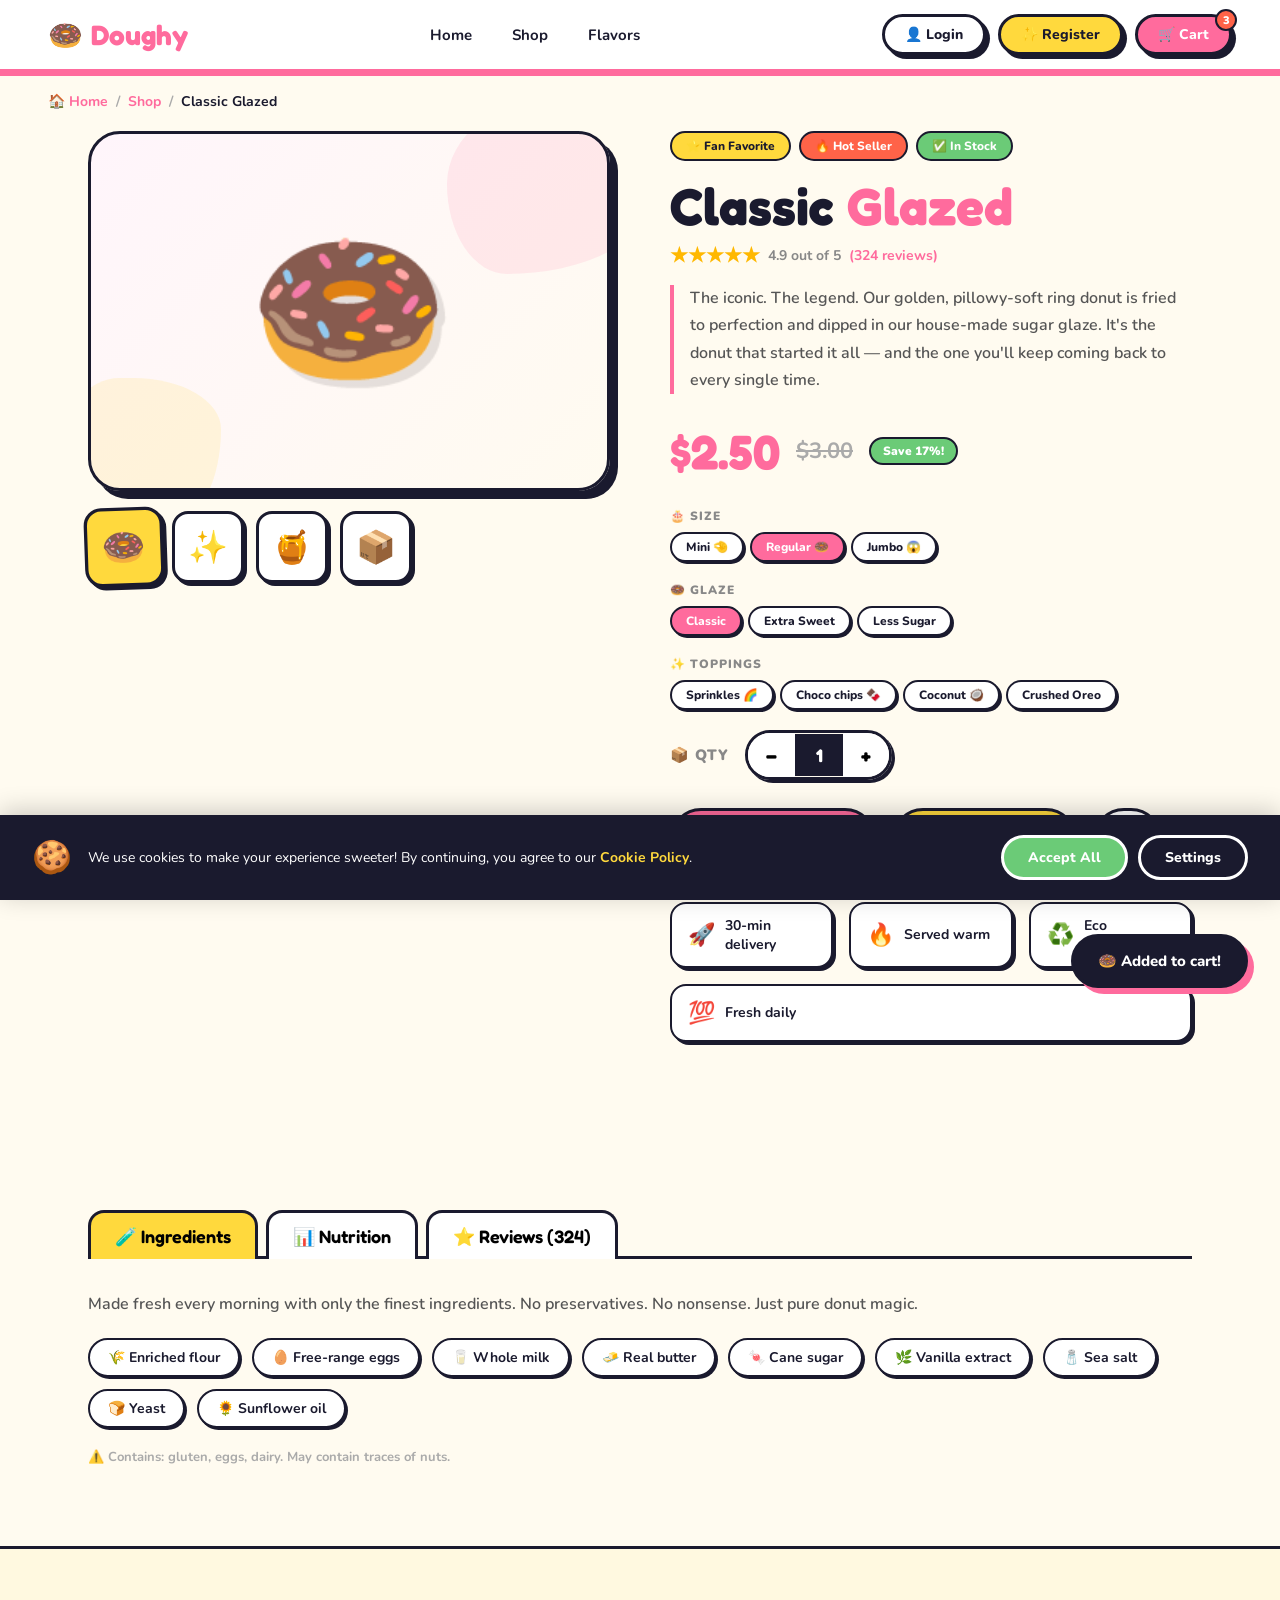
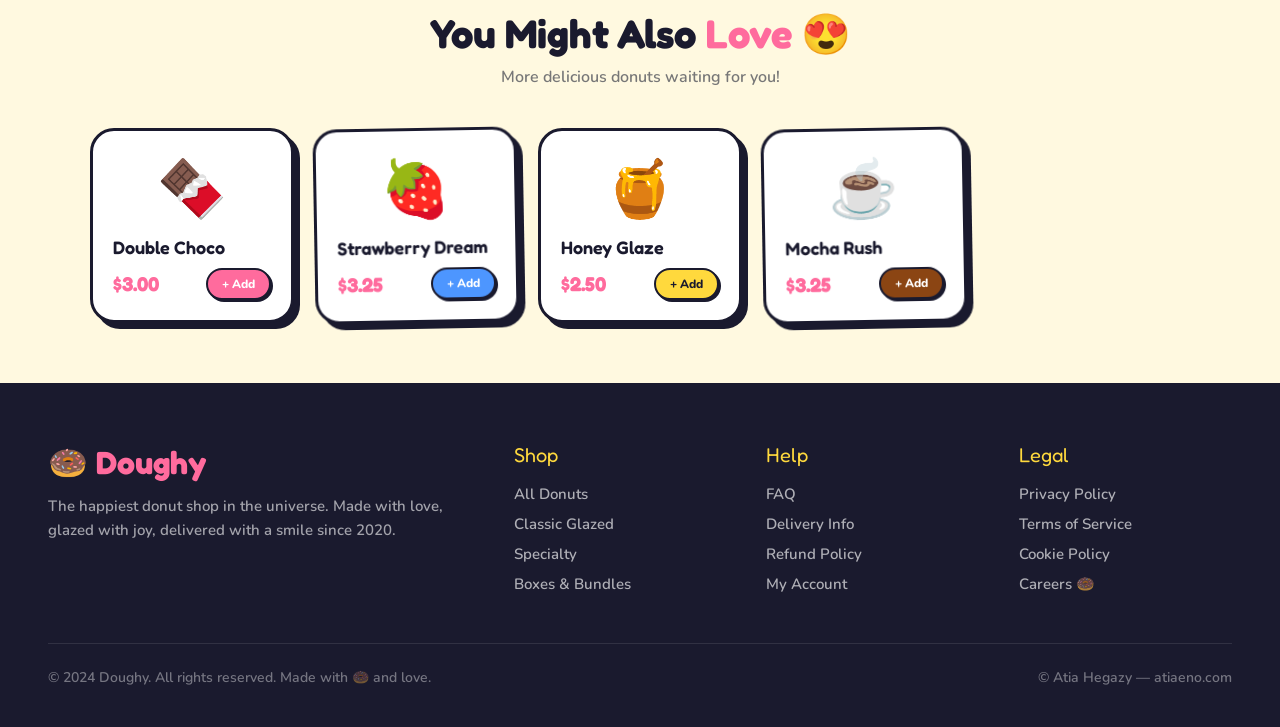
==== product.html @ e078f42b "🍩 Initial commit — Doughy e-commerce storefront 15-page boutique donut shop with: - Homepage, shop c" ====
<!-- © Atia Hegazy — atiaeno.com -->
<!DOCTYPE html>
<html lang="en">

<head>
  <meta charset="UTF-8" />
  <meta name="viewport" content="width=device-width, initial-scale=1.0" />
  <title>Classic Glazed — Doughy 🍩</title>
  <link rel="preconnect" href="https://fonts.googleapis.com" />
  <link rel="preconnect" href="https://fonts.gstatic.com" crossorigin />
  <link
    href="https://fonts.googleapis.com/css2?family=Fredoka:wght@400;500;600;700&family=Nunito:wght@400;600;700;800;900&display=swap"
    rel="stylesheet" />
  <link rel="stylesheet" href="style.css" />
</head>

<body>

  <nav>
    <a href="index.html" class="nav-logo">🍩 <span>Doughy</span></a>
    <div class="nav-links">
      <a href="index.html">Home</a>
      <a href="shop.html">Shop</a>
      <a href="product.html">Flavors</a>
    </div>
    <div class="nav-actions">
      <a href="login.html" class="btn btn-white btn-sm">👤 Login</a>
      <a href="register.html" class="btn btn-yellow btn-sm">✨ Register</a>
      <a href="cart.html" class="btn btn-pink cart-btn btn-sm">🛒 Cart <span class="cart-badge">3</span></a>
    </div>
    <button class="hamburger" onclick="openMobileNav()"
      aria-label="Menu"><span></span><span></span><span></span></button>
  </nav>
  <!-- MOBILE NAV -->
  <div class="mobile-nav" id="mobileNav">
    <div class="mobile-nav-overlay" onclick="closeMobileNav()"></div>
    <div class="mobile-nav-drawer">
      <div class="mobile-nav-header">
        <a href="index.html" class="mobile-nav-logo">🍩 <span>Doughy</span></a>
        <div class="mobile-close" onclick="closeMobileNav()">✕</div>
      </div>
      <div class="mobile-nav-links">
        <a href="index.html">🏠 Home</a>
        <a href="shop.html">🍩 Shop</a>
        <a href="product.html" class="active">✨ Flavors</a>
      </div>
      <div class="mobile-nav-actions">
        <a href="login.html" class="btn btn-white">👤 Login</a>
        <a href="register.html" class="btn btn-yellow">✨ Register</a>
        <a href="cart.html" class="btn btn-pink cart-btn">🛒 Cart <span class="cart-badge">3</span></a>
      </div>
    </div>
  </div>

  <div class="breadcrumb">
    <a href="index.html">🏠 Home</a>
    <span>/</span>
    <a href="shop.html">Shop</a>
    <span>/</span>
    <strong>Classic Glazed</strong>
  </div>

  <div class="product-main">
    <!-- VISUALS -->
    <div class="product-visuals">
      <div class="product-hero-img">
        <span class="product-emoji-big">🍩</span>
      </div>
      <div class="thumbs-row">
        <div class="thumb active">🍩</div>
        <div class="thumb">✨</div>
        <div class="thumb">🍯</div>
        <div class="thumb">📦</div>
      </div>
    </div>

    <!-- INFO -->
    <div class="product-info">
      <div class="product-badges">
        <span class="badge badge-classic">⭐ Fan Favorite</span>
        <span class="badge badge-hot">🔥 Hot Seller</span>
        <span class="badge badge-instock">✅ In Stock</span>
      </div>
      <h1 class="product-title">Classic <span class="text-pink">Glazed</span></h1>
      <div class="product-rating">
        <span class="stars">★★★★★</span>
        <span class="rating-count">4.9 out of 5</span>
        <a href="#reviews" class="rating-link">(324 reviews)</a>
      </div>
      <p class="product-desc-main">
        The iconic. The legend. Our golden, pillowy-soft ring donut is fried to perfection and dipped in our house-made
        sugar glaze. It's the donut that started it all — and the one you'll keep coming back to every single time.
      </p>

      <div class="price-section">
        <span class="price-main">$2.50</span>
        <span class="price-old">$3.00</span>
        <span class="save-tag">Save 17%!</span>
      </div>

      <div class="options-section">
        <span class="options-label">🎂 Size</span>
        <div class="options-row">
          <div class="option-chip" onclick="selectOption(this, 'size')">Mini 🤏</div>
          <div class="option-chip active" onclick="selectOption(this, 'size')">Regular 🍩</div>
          <div class="option-chip" onclick="selectOption(this, 'size')">Jumbo 😱</div>
        </div>
      </div>

      <div class="options-section">
        <span class="options-label">🍩 Glaze</span>
        <div class="options-row">
          <div class="option-chip active" onclick="selectOption(this, 'glaze')">Classic</div>
          <div class="option-chip" onclick="selectOption(this, 'glaze')">Extra Sweet</div>
          <div class="option-chip" onclick="selectOption(this, 'glaze')">Less Sugar</div>
        </div>
      </div>

      <div class="options-section">
        <span class="options-label">✨ Toppings</span>
        <div class="options-row">
          <div class="option-chip" onclick="toggleTopping(this)">Sprinkles 🌈</div>
          <div class="option-chip" onclick="toggleTopping(this)">Choco chips 🍫</div>
          <div class="option-chip" onclick="toggleTopping(this)">Coconut 🥥</div>
          <div class="option-chip" onclick="toggleTopping(this)">Crushed Oreo</div>
        </div>
      </div>

      <div class="qty-section">
        <span class="qty-label">📦 Qty</span>
        <div class="qty-control">
          <button class="qty-btn" onclick="changeQty(-1)">−</button>
          <div class="qty-num" id="qtyNum">1</div>
          <button class="qty-btn" onclick="changeQty(1)">+</button>
        </div>
      </div>

      <div class="actions-row">
        <a href="cart.html" class="btn btn-pink btn-big" onclick="showToast()">🛒 Add to Cart</a>
        <a href="checkout.html" class="btn btn-yellow btn-big">⚡ Buy Now</a>
        <button class="wishlist-btn" title="Add to wishlist" onclick="this.textContent='❤️'">🤍</button>
      </div>

      <div class="perks-row">
        <div class="perk"><span>🚀</span><span>30-min delivery</span></div>
        <div class="perk"><span>🔥</span><span>Served warm</span></div>
        <div class="perk"><span>♻️</span><span>Eco packaging</span></div>
        <div class="perk"><span>💯</span><span>Fresh daily</span></div>
      </div>
    </div>
  </div>

  <!-- TABS -->
  <div class="tabs-section">
    <div class="tabs-nav">
      <button class="tab-btn active" onclick="showTab('ingredients', this)">🧪 Ingredients</button>
      <button class="tab-btn" onclick="showTab('nutrition', this)">📊 Nutrition</button>
      <button class="tab-btn" onclick="showTab('reviews', this)">⭐ Reviews (324)</button>
    </div>

    <div class="tab-content active" id="tab-ingredients">
      <p class="tab-desc">Made fresh every morning with only the finest ingredients. No preservatives. No nonsense. Just
        pure donut magic.</p>
      <div class="ingredients-grid">
        <span class="ingredient">🌾 Enriched flour</span>
        <span class="ingredient">🥚 Free-range eggs</span>
        <span class="ingredient">🥛 Whole milk</span>
        <span class="ingredient">🧈 Real butter</span>
        <span class="ingredient">🍬 Cane sugar</span>
        <span class="ingredient">🌿 Vanilla extract</span>
        <span class="ingredient">🧂 Sea salt</span>
        <span class="ingredient">🍞 Yeast</span>
        <span class="ingredient">🌻 Sunflower oil</span>
      </div>
      <p class="allergen-note">⚠️ Contains: gluten, eggs, dairy. May contain traces of nuts.</p>
    </div>

    <div class="tab-content" id="tab-nutrition">
      <p class="tab-desc">Nutrition facts per serving (1 regular donut, 75g)</p>
      <table class="nutrition-table">
        <thead>
          <tr>
            <th>Nutrient</th>
            <th>Amount</th>
            <th>% Daily Value</th>
          </tr>
        </thead>
        <tbody>
          <tr>
            <td>Calories</td>
            <td>260 kcal</td>
            <td>13%</td>
          </tr>
          <tr>
            <td>Total Fat</td>
            <td>11g</td>
            <td>14%</td>
          </tr>
          <tr>
            <td>Saturated Fat</td>
            <td>3.5g</td>
            <td>18%</td>
          </tr>
          <tr>
            <td>Total Carbohydrate</td>
            <td>36g</td>
            <td>13%</td>
          </tr>
          <tr>
            <td>Sugars</td>
            <td>14g</td>
            <td>—</td>
          </tr>
          <tr>
            <td>Protein</td>
            <td>4g</td>
            <td>8%</td>
          </tr>
          <tr>
            <td>Sodium</td>
            <td>270mg</td>
            <td>12%</td>
          </tr>
        </tbody>
      </table>
    </div>

    <div class="tab-content" id="tab-reviews" id="reviews">
      <div class="review-item">
        <div class="review-header">
          <div class="review-av">😍</div>
          <div class="review-meta">
            <strong>Sarah M.</strong>
            <span>January 2024 · Verified Purchase</span>
          </div>
          <span class="review-stars-sm">★★★★★</span>
        </div>
        <p class="review-text-body">"Honestly the best donut I've ever had. The glaze is
          perfectly sweet, not too heavy. I ordered a dozen and they disappeared in minutes."</p>
      </div>
      <div class="review-item review-item--tilt-right">
        <div class="review-header">
          <div class="review-av review-av--blue">😎</div>
          <div class="review-meta">
            <strong>Jake T.</strong>
            <span>February 2024 · Verified Purchase</span>
          </div>
          <span class="review-stars-sm">★★★★★</span>
        </div>
        <p class="review-text-body">"My kids went absolutely wild. Classic glazed for
          life! We get these every Sunday morning now — it's become a family ritual."</p>
      </div>
      <div class="review-item review-item--tilt-left">
        <div class="review-header">
          <div class="review-av review-av--green">🎉</div>
          <div class="review-meta">
            <strong>Priya K.</strong>
            <span>March 2024 · Verified Purchase</span>
          </div>
          <span class="review-stars-sm">★★★★★</span>
        </div>
        <p class="review-text-body">"Ordered for a birthday party. Everyone was asking
          where I got them. These donuts are genuinely the best thing at any celebration."</p>
      </div>
      <div class="text-center mt-24">
        <button class="btn btn-yellow" onclick="alert('More reviews coming soon! 🍩')">Load More Reviews</button>
      </div>
    </div>
  </div>

  <!-- RELATED -->
  <div class="related-section">
    <h2 class="related-heading">You Might Also <span class="text-pink">Love</span> 😍</h2>
    <p class="related-sub">More delicious donuts waiting for you!</p>
    <div class="related-grid">
      <a href="product.html" class="product-card">
        <span class="product-card-emoji">🍫</span>
        <div class="product-card-name">Double Choco</div>
        <div class="related-card-footer">
          <span class="product-card-price">$3.00</span>
          <button class="add-btn-sm" onclick="event.preventDefault()">+ Add</button>
        </div>
      </a>
      <a href="product.html" class="product-card">
        <span class="product-card-emoji">🍓</span>
        <div class="product-card-name">Strawberry Dream</div>
        <div class="related-card-footer">
          <span class="product-card-price">$3.25</span>
          <button class="add-btn-sm add-btn-sm--blue" onclick="event.preventDefault()">+ Add</button>
        </div>
      </a>
      <a href="product.html" class="product-card">
        <span class="product-card-emoji">🍯</span>
        <div class="product-card-name">Honey Glaze</div>
        <div class="related-card-footer">
          <span class="product-card-price">$2.50</span>
          <button class="add-btn-sm add-btn-sm--yellow" onclick="event.preventDefault()">+ Add</button>
        </div>
      </a>
      <a href="product.html" class="product-card">
        <span class="product-card-emoji">☕</span>
        <div class="product-card-name">Mocha Rush</div>
        <div class="related-card-footer">
          <span class="product-card-price">$3.25</span>
          <button class="add-btn-sm add-btn-sm--mocha" onclick="event.preventDefault()">+ Add</button>
        </div>
      </a>
    </div>
  </div>

  <div id="toast" class="toast">
    🍩 Added to cart!
  </div>

  <footer>
    <div class="footer-grid">
      <div>
        <div class="footer-brand">🍩 <span>Doughy</span></div>
        <div class="footer-desc">The happiest donut shop in the universe. Made with love, glazed with joy, delivered
          with a smile since 2020.</div>
      </div>
      <div>
        <div class="footer-heading">Shop</div>
        <ul class="footer-links">
          <li><a href="shop.html">All Donuts</a></li>
          <li><a href="shop.html">Classic Glazed</a></li>
          <li><a href="shop.html">Specialty</a></li>
          <li><a href="shop.html">Boxes &amp; Bundles</a></li>
        </ul>
      </div>
      <div>
        <div class="footer-heading">Help</div>
        <ul class="footer-links">
          <li><a href="faq.html">FAQ</a></li>
          <li><a href="delivery.html">Delivery Info</a></li>
          <li><a href="refund.html">Refund Policy</a></li>
          <li><a href="account.html">My Account</a></li>
        </ul>
      </div>
      <div>
        <div class="footer-heading">Legal</div>
        <ul class="footer-links">
          <li><a href="privacy.html">Privacy Policy</a></li>
          <li><a href="terms.html">Terms of Service</a></li>
          <li><a href="cookies.html">Cookie Policy</a></li>
          <li><a href="#">Careers 🍩</a></li>
        </ul>
      </div>
    </div>
    <div class="footer-bottom">
      <p>© 2024 Doughy. All rights reserved. Made with 🍩 and love.</p>
      <p>© Atia Hegazy — atiaeno.com</p>
    </div>
  </footer>

  <script>
    function openMobileNav() {
      document.getElementById('mobileNav').classList.add('open');
      document.querySelector('.hamburger').classList.add('open');
      document.body.style.overflow = 'hidden';
    }
    function closeMobileNav() {
      document.getElementById('mobileNav').classList.remove('open');
      document.querySelector('.hamburger').classList.remove('open');
      document.body.style.overflow = '';
    }
    let qty = 1;
    function changeQty(d) {
      qty = Math.max(1, qty + d);
      document.getElementById('qtyNum').textContent = qty;
    }
    function selectOption(el, group) {
      document.querySelectorAll(`[onclick*="${group}"]`).forEach(c => c.classList.remove('active'));
      el.classList.add('active');
    }
    function toggleTopping(el) { el.classList.toggle('active'); }
    function showTab(id, btn) {
      document.querySelectorAll('.tab-content').forEach(t => t.classList.remove('active'));
      document.querySelectorAll('.tab-btn').forEach(b => b.classList.remove('active'));
      document.getElementById('tab-' + id).classList.add('active');
      btn.classList.add('active');
    }
    function showToast() {
      const toast = document.getElementById('toast');
      toast.style.transform = 'translateY(0)';
      setTimeout(() => { toast.style.transform = 'translateY(120px)'; }, 2200);
    }
  </script>

  <!-- COOKIE CONSENT BAR -->
  <div class="cookie-bar" id="cookieBar">
    <div class="cookie-bar-content">
      <span class="cookie-bar-emoji">🍪</span>
      <div class="cookie-bar-text">We use cookies to make your experience sweeter! By continuing, you agree to our <a
          href="cookies.html">Cookie Policy</a>.</div>
    </div>
    <div class="cookie-bar-actions">
      <button class="cookie-btn cookie-btn--accept" onclick="acceptCookies()">Accept All</button>
      <button class="cookie-btn cookie-btn--settings" onclick="window.location.href='cookies.html'">Settings</button>
    </div>
  </div>
  <script>
    if (!localStorage.getItem('doughy_consent')) {
      setTimeout(function () { document.getElementById('cookieBar').classList.add('show'); }, 1500);
    }
    function acceptCookies() {
      localStorage.setItem('doughy_consent', 'accepted');
      document.getElementById('cookieBar').classList.remove('show');
    }
  </script>
</body>

</html>
---- style.css ----
/* © Atia Hegazy — atiaeno.com */

/* ============================================
   DOUGHY — Consolidated Stylesheet
   ============================================ */

/* ---------- RESET ---------- */
*,
*::before,
*::after {
  box-sizing: border-box;
  margin: 0;
  padding: 0;
}

/* ---------- CUSTOM PROPERTIES ---------- */
:root {
  --pink: #FF6B9D;
  --yellow: #FFD93D;
  --green: #6BCB77;
  --blue: #4D96FF;
  --orange: #FF6348;
  --dark: #1A1A2E;
  --bg: #FFFBF0;
}

/* ---------- BASE ---------- */
html {
  scroll-behavior: smooth;
}

body {
  background: var(--bg);
  font-family: 'Nunito', sans-serif;
  color: var(--dark);
  overflow-x: hidden;
}

h1,
h2,
h3,
h4,
.display {
  font-family: 'Fredoka', sans-serif;
}

/* ---------- NAV ---------- */
nav {
  position: sticky;
  top: 0;
  z-index: 200;
  background: #fff;
  border-bottom: 3px solid var(--pink);
  display: flex;
  align-items: center;
  justify-content: space-between;
  padding: 0 48px;
  height: 72px;
  box-shadow: 0 4px 0 var(--pink);
}

.nav-logo {
  font-family: 'Fredoka', sans-serif;
  font-size: 28px;
  font-weight: 700;
  color: var(--dark);
  text-decoration: none;
  display: flex;
  align-items: center;
  gap: 8px;
  flex-shrink: 0;
}

.nav-logo span {
  color: var(--pink);
}

.nav-links {
  display: flex;
  align-items: center;
  gap: 8px;
}

.nav-links a {
  font-family: 'Nunito', sans-serif;
  font-weight: 700;
  font-size: 15px;
  color: var(--dark);
  text-decoration: none;
  padding: 8px 16px;
  border-radius: 50px;
  transition: all 0.2s cubic-bezier(0.34, 1.56, 0.64, 1);
}

.nav-links a:hover,
.nav-links a.active {
  background: var(--yellow);
  transform: rotate(-1deg) scale(1.05);
}

.nav-actions {
  display: flex;
  align-items: center;
  gap: 12px;
}

/* ---------- HAMBURGER ---------- */
.hamburger {
  display: none;
  flex-direction: column;
  justify-content: center;
  gap: 5px;
  width: 44px;
  height: 44px;
  background: #fff;
  border: 3px solid var(--dark);
  border-radius: 14px;
  cursor: pointer;
  box-shadow: 3px 3px 0 var(--dark);
  padding: 8px;
  flex-shrink: 0;
  transition: all 0.2s cubic-bezier(0.34, 1.56, 0.64, 1);
  z-index: 201;
}

.hamburger:hover {
  transform: scale(1.08) rotate(-2deg);
}

.hamburger span {
  display: block;
  height: 3px;
  background: var(--dark);
  border-radius: 3px;
  transition: all 0.3s cubic-bezier(0.34, 1.56, 0.64, 1);
  transform-origin: center;
}

.hamburger.open span:nth-child(1) {
  transform: translateY(8px) rotate(45deg);
}

.hamburger.open span:nth-child(2) {
  opacity: 0;
  transform: scaleX(0);
}

.hamburger.open span:nth-child(3) {
  transform: translateY(-8px) rotate(-45deg);
}

/* ---------- MOBILE DRAWER ---------- */
.mobile-nav {
  display: none;
  position: fixed;
  top: 0;
  left: 0;
  right: 0;
  bottom: 0;
  z-index: 199;
}

.mobile-nav-overlay {
  position: absolute;
  inset: 0;
  background: rgba(0, 0, 0, 0.4);
}

.mobile-nav-drawer {
  position: absolute;
  top: 0;
  right: 0;
  width: min(320px, 85vw);
  height: 100%;
  background: #fff;
  border-left: 3px solid var(--dark);
  box-shadow: -6px 0 0 var(--dark);
  display: flex;
  flex-direction: column;
  transform: translateX(100%);
  transition: transform 0.35s cubic-bezier(0.34, 1.56, 0.64, 1);
  overflow-y: auto;
}

.mobile-nav.open .mobile-nav-drawer {
  transform: translateX(0);
}

.mobile-nav.open {
  display: block;
}

.mobile-nav-header {
  display: flex;
  align-items: center;
  justify-content: space-between;
  padding: 20px 24px;
  border-bottom: 3px solid var(--dark);
}

.mobile-nav-logo {
  font-family: 'Fredoka', sans-serif;
  font-size: 26px;
  font-weight: 700;
  color: var(--dark);
  text-decoration: none;
}

.mobile-nav-logo span {
  color: var(--pink);
}

.mobile-close {
  width: 40px;
  height: 40px;
  background: var(--pink);
  border: 3px solid var(--dark);
  border-radius: 50%;
  display: flex;
  align-items: center;
  justify-content: center;
  cursor: pointer;
  font-size: 18px;
  color: #fff;
  font-weight: 900;
  box-shadow: 3px 3px 0 var(--dark);
  transition: all 0.2s cubic-bezier(0.34, 1.56, 0.64, 1);
}

.mobile-close:hover {
  transform: rotate(90deg) scale(1.1);
}

.mobile-nav-links {
  padding: 24px;
  display: flex;
  flex-direction: column;
  gap: 8px;
  flex: 1;
}

.mobile-nav-links a {
  font-family: 'Nunito', sans-serif;
  font-weight: 800;
  font-size: 18px;
  color: var(--dark);
  text-decoration: none;
  padding: 14px 20px;
  border-radius: 18px;
  border: 3px solid transparent;
  transition: all 0.2s cubic-bezier(0.34, 1.56, 0.64, 1);
  display: flex;
  align-items: center;
  gap: 10px;
}

.mobile-nav-links a:hover,
.mobile-nav-links a.active {
  background: var(--yellow);
  border-color: var(--dark);
  box-shadow: 3px 3px 0 var(--dark);
  transform: rotate(-1deg);
}

.mobile-nav-actions {
  padding: 0 24px 32px;
  display: flex;
  flex-direction: column;
  gap: 12px;
}

.mobile-nav-actions .btn {
  justify-content: center;
  font-size: 16px;
  padding: 14px 24px;
}

/* ---------- BUTTONS ---------- */
.btn {
  display: inline-flex;
  align-items: center;
  gap: 8px;
  font-family: 'Nunito', sans-serif;
  font-weight: 800;
  font-size: 15px;
  padding: 10px 24px;
  border-radius: 50px;
  border: 3px solid var(--dark);
  cursor: pointer;
  text-decoration: none;
  transition: all 0.2s cubic-bezier(0.34, 1.56, 0.64, 1);
  box-shadow: 4px 4px 0 var(--dark);
}

.btn:active {
  transform: translate(2px, 2px);
  box-shadow: 2px 2px 0 var(--dark);
}

.btn-pink {
  background: var(--pink);
  color: #fff;
}

.btn-pink:hover {
  transform: scale(1.08) rotate(-1deg);
  box-shadow: 6px 6px 0 var(--dark);
}

.btn-yellow {
  background: var(--yellow);
  color: var(--dark);
}

.btn-yellow:hover {
  transform: scale(1.08) rotate(-1deg);
  box-shadow: 6px 6px 0 var(--dark);
}

.btn-white {
  background: #fff;
  color: var(--dark);
}

.btn-white:hover {
  transform: scale(1.08) rotate(1deg);
  box-shadow: 6px 6px 0 var(--dark);
}

.btn-green {
  background: var(--green);
  color: #fff;
}

.btn-green:hover {
  transform: scale(1.08) rotate(-1deg);
  box-shadow: 6px 6px 0 var(--dark);
}

.btn-blue {
  background: var(--blue);
  color: #fff;
}

.btn-blue:hover {
  transform: scale(1.08) rotate(1deg);
  box-shadow: 6px 6px 0 var(--dark);
}

.btn-big {
  padding: 16px 36px;
  font-size: 18px;
}

.btn-sm {
  padding: 8px 20px;
  font-size: 14px;
}

.cart-btn {
  position: relative;
}

.cart-badge {
  position: absolute;
  top: -8px;
  right: -8px;
  background: var(--orange);
  color: #fff;
  font-size: 11px;
  font-weight: 900;
  width: 22px;
  height: 22px;
  border-radius: 50%;
  display: flex;
  align-items: center;
  justify-content: center;
  border: 2px solid var(--dark);
}

/* ---------- HERO (index) ---------- */
.hero {
  min-height: calc(100vh - 72px);
  background: linear-gradient(135deg, #FFF5FB 0%, #FFFBF0 50%, #F0F7FF 100%);
  display: flex;
  align-items: center;
  justify-content: center;
  padding: 80px 48px;
  position: relative;
  overflow: hidden;
}

.hero-content {
  max-width: 580px;
  z-index: 2;
}

.hero-tag {
  display: inline-flex;
  align-items: center;
  gap: 8px;
  background: var(--yellow);
  color: var(--dark);
  font-weight: 800;
  font-size: 14px;
  padding: 6px 18px;
  border-radius: 50px;
  border: 3px solid var(--dark);
  box-shadow: 3px 3px 0 var(--dark);
  margin-bottom: 24px;
  animation: popIn 0.6s cubic-bezier(0.34, 1.56, 0.64, 1) forwards;
}

.hero h1 {
  font-size: 72px;
  line-height: 1.05;
  color: var(--dark);
  margin-bottom: 20px;
  animation: popIn 0.6s 0.1s cubic-bezier(0.34, 1.56, 0.64, 1) both;
}

.hero h1 .accent-pink {
  color: var(--pink);
}

.hero h1 .accent-blue {
  color: var(--blue);
}

.hero p {
  font-size: 18px;
  line-height: 1.6;
  color: #555;
  margin-bottom: 36px;
  font-weight: 600;
  animation: popIn 0.6s 0.2s cubic-bezier(0.34, 1.56, 0.64, 1) both;
}

.hero-btns {
  display: flex;
  gap: 16px;
  flex-wrap: wrap;
  animation: popIn 0.6s 0.3s cubic-bezier(0.34, 1.56, 0.64, 1) both;
}

.hero-visual {
  position: relative;
  width: 480px;
  flex-shrink: 0;
  z-index: 2;
  animation: float 3s ease-in-out infinite;
}

.donut-big {
  font-size: 220px;
  text-align: center;
  line-height: 1;
  filter: drop-shadow(8px 8px 0 rgba(0, 0, 0, 0.15));
}

.hero-blob1 {
  position: absolute;
  top: -40px;
  right: -60px;
  width: 320px;
  height: 280px;
  background: var(--pink);
  opacity: 0.18;
  border-radius: 60% 40% 70% 30% / 50% 60% 40% 50%;
  animation: blobMorph 6s ease-in-out infinite;
}

.hero-blob2 {
  position: absolute;
  bottom: 0;
  left: 40px;
  width: 200px;
  height: 180px;
  background: var(--yellow);
  opacity: 0.25;
  border-radius: 40% 60% 30% 70% / 60% 40% 70% 30%;
  animation: blobMorph 8s ease-in-out infinite reverse;
}

.floating-donut {
  position: absolute;
  font-size: 42px;
  animation: float 3s ease-in-out infinite;
  filter: drop-shadow(3px 3px 0 rgba(0, 0, 0, 0.1));
}

.fd1 {
  top: 10%;
  left: 5%;
  animation-delay: 0s;
}

.fd2 {
  top: 20%;
  right: 8%;
  animation-delay: 0.8s;
  font-size: 28px;
}

.fd3 {
  bottom: 25%;
  left: 3%;
  animation-delay: 1.5s;
  font-size: 32px;
}

.fd4 {
  bottom: 15%;
  right: 5%;
  animation-delay: 0.4s;
}

.fd5 {
  top: 55%;
  left: 45%;
  animation-delay: 1.2s;
  font-size: 24px;
}

/* ---------- WAVE DIVIDER ---------- */
.wave-divider {
  display: block;
  width: 100%;
  overflow: hidden;
  line-height: 0;
}

.wave-divider svg {
  display: block;
  width: 100%;
}

/* ---------- SECTIONS ---------- */
.section {
  padding: 80px 48px;
  position: relative;
  overflow: hidden;
}

.section-yellow {
  background: #FFF9E0;
}

.section-pink {
  background: #FFF0F7;
}

.section-blue {
  background: #F0F7FF;
}

.section-green {
  background: #F0FFF4;
}

.section-title {
  font-size: 48px;
  font-weight: 700;
  text-align: center;
  margin-bottom: 12px;
}

.section-sub {
  font-size: 18px;
  text-align: center;
  color: #777;
  font-weight: 600;
  margin-bottom: 60px;
}

.cards-grid {
  display: grid;
  grid-template-columns: repeat(auto-fill, minmax(240px, 1fr));
  gap: 28px;
  max-width: 1100px;
  margin: 0 auto;
}

/* ---------- PRODUCT CARD (shared) ---------- */
.product-card {
  background: #fff;
  border: 3px solid var(--dark);
  border-radius: 24px;
  padding: 20px;
  box-shadow: 6px 6px 0 var(--dark);
  cursor: pointer;
  transition: all 0.2s cubic-bezier(0.34, 1.56, 0.64, 1);
  text-decoration: none;
  color: inherit;
  display: block;
}

.product-card:hover {
  transform: translateY(-6px) rotate(1deg);
  box-shadow: 10px 10px 0 var(--dark);
}

.product-card:nth-child(even) {
  transform: rotate(-1deg);
}

.product-card:nth-child(even):hover {
  transform: translateY(-6px) rotate(-1.5deg);
}

.product-emoji {
  font-size: 64px;
  text-align: center;
  display: block;
  margin-bottom: 10px;
  filter: drop-shadow(3px 3px 0 rgba(0, 0, 0, 0.08));
}

.product-name {
  font-family: 'Fredoka', sans-serif;
  font-size: 20px;
  font-weight: 600;
  margin-bottom: 4px;
}

.product-desc {
  font-size: 13px;
  color: #777;
  line-height: 1.5;
  font-weight: 600;
  margin-bottom: 14px;
}

.product-footer {
  display: flex;
  align-items: center;
  justify-content: space-between;
}

.product-price {
  font-family: 'Fredoka', sans-serif;
  font-size: 22px;
  font-weight: 700;
}

.add-btn {
  background: var(--pink);
  color: #fff;
  border: 3px solid var(--dark);
  border-radius: 50px;
  padding: 7px 16px;
  font-weight: 800;
  font-size: 13px;
  cursor: pointer;
  box-shadow: 3px 3px 0 var(--dark);
  transition: all 0.2s cubic-bezier(0.34, 1.56, 0.64, 1);
  font-family: 'Nunito', sans-serif;
}

.add-btn:hover {
  transform: scale(1.1) rotate(-2deg);
  box-shadow: 5px 5px 0 var(--dark);
}

.add-btn:active {
  transform: translate(2px, 2px);
  box-shadow: 1px 1px 0 var(--dark);
}

.product-tag {
  display: inline-block;
  font-size: 10px;
  font-weight: 800;
  padding: 3px 9px;
  border-radius: 50px;
  border: 2px solid var(--dark);
  margin-bottom: 8px;
}

.tag-new {
  background: var(--green);
  color: #fff;
}

.tag-hot {
  background: var(--orange);
  color: #fff;
}

.tag-fav {
  background: var(--pink);
  color: #fff;
}

.tag-vegan {
  background: var(--green);
  color: #fff;
}

/* ---------- HOW IT WORKS (index) ---------- */
.steps-row {
  display: flex;
  gap: 32px;
  max-width: 1000px;
  margin: 0 auto;
  justify-content: center;
  flex-wrap: wrap;
}

.step-card {
  background: #fff;
  border: 3px solid var(--dark);
  border-radius: 24px;
  padding: 32px 24px;
  text-align: center;
  flex: 1;
  min-width: 200px;
  max-width: 240px;
  box-shadow: 6px 6px 0 var(--dark);
  transition: transform 0.2s cubic-bezier(0.34, 1.56, 0.64, 1);
}

.step-card:hover {
  transform: translateY(-4px) rotate(-1deg);
}

.step-card:nth-child(even) {
  transform: rotate(1.5deg);
  box-shadow: 6px 6px 0 var(--dark);
}

.step-card:nth-child(even):hover {
  transform: translateY(-4px) rotate(1deg);
}

.step-num {
  font-family: 'Fredoka', sans-serif;
  font-size: 64px;
  font-weight: 700;
  line-height: 1;
}

.step-icon {
  font-size: 48px;
  margin: 8px 0;
}

.step-title {
  font-family: 'Fredoka', sans-serif;
  font-size: 22px;
  font-weight: 600;
  margin-bottom: 8px;
}

.step-desc {
  font-size: 14px;
  color: #777;
  font-weight: 600;
  line-height: 1.5;
}

/* ---------- TESTIMONIALS (index) ---------- */
.reviews-row {
  display: flex;
  gap: 24px;
  max-width: 1100px;
  margin: 0 auto;
  flex-wrap: wrap;
  justify-content: center;
}

.review-card {
  background: #fff;
  border: 3px solid var(--dark);
  border-radius: 24px;
  padding: 28px;
  flex: 1;
  min-width: 260px;
  max-width: 320px;
  box-shadow: 6px 6px 0 var(--dark);
  position: relative;
}

.review-card:nth-child(1) {
  transform: rotate(-2deg);
}

.review-card:nth-child(2) {
  transform: rotate(1deg);
  background: var(--yellow);
}

.review-card:nth-child(3) {
  transform: rotate(-1deg);
}

.review-stars {
  font-size: 20px;
  margin-bottom: 12px;
}

.review-text {
  font-size: 15px;
  font-weight: 700;
  line-height: 1.6;
  margin-bottom: 16px;
}

.review-author {
  display: flex;
  align-items: center;
  gap: 10px;
}

.review-avatar {
  width: 44px;
  height: 44px;
  border-radius: 50%;
  border: 3px solid var(--dark);
  font-size: 22px;
  display: flex;
  align-items: center;
  justify-content: center;
  background: var(--pink);
  flex-shrink: 0;
}

.review-name {
  font-weight: 800;
  font-size: 14px;
}

.review-handle {
  font-size: 12px;
  color: #888;
  font-weight: 600;
}

/* ---------- CTA BANNER (index) ---------- */
.cta-banner {
  background: var(--pink);
  border-top: 3px solid var(--dark);
  border-bottom: 3px solid var(--dark);
  padding: 80px 48px;
  text-align: center;
  position: relative;
  overflow: hidden;
}

.cta-banner h2 {
  font-size: 56px;
  color: #fff;
  margin-bottom: 16px;
}

.cta-banner p {
  font-size: 20px;
  color: rgba(255, 255, 255, 0.85);
  font-weight: 700;
  margin-bottom: 36px;
}

.cta-blob1 {
  position: absolute;
  top: -60px;
  left: -60px;
  width: 280px;
  height: 280px;
  background: rgba(255, 255, 255, 0.15);
  border-radius: 60% 40% 70% 30% / 50% 60% 40% 50%;
}

.cta-blob2 {
  position: absolute;
  bottom: -80px;
  right: -40px;
  width: 320px;
  height: 260px;
  background: rgba(255, 255, 255, 0.1);
  border-radius: 40% 60% 30% 70% / 60% 40% 70% 30%;
}

/* ---------- FOOTER ---------- */
footer {
  background: var(--dark);
  color: #fff;
  padding: 60px 48px 40px;
}

.footer-grid {
  display: grid;
  grid-template-columns: 2fr 1fr 1fr 1fr;
  gap: 40px;
  margin-bottom: 48px;
}

.footer-brand {
  font-family: 'Fredoka', sans-serif;
  font-size: 32px;
  font-weight: 700;
  margin-bottom: 12px;
}

.footer-brand span {
  color: var(--pink);
}

.footer-desc {
  font-size: 15px;
  color: rgba(255, 255, 255, 0.6);
  line-height: 1.6;
  font-weight: 600;
}

.footer-heading {
  font-family: 'Fredoka', sans-serif;
  font-size: 20px;
  margin-bottom: 16px;
  color: var(--yellow);
}

.footer-links {
  list-style: none;
  display: flex;
  flex-direction: column;
  gap: 8px;
}

.footer-links a {
  color: rgba(255, 255, 255, 0.65);
  text-decoration: none;
  font-size: 15px;
  font-weight: 600;
  transition: color 0.2s;
}

.footer-links a:hover {
  color: var(--pink);
}

.footer-bottom {
  border-top: 1px solid rgba(255, 255, 255, 0.1);
  padding-top: 24px;
  display: flex;
  justify-content: space-between;
  align-items: center;
  flex-wrap: wrap;
  gap: 12px;
}

.footer-bottom p {
  font-size: 14px;
  color: rgba(255, 255, 255, 0.4);
  font-weight: 600;
}

/* ---------- BLOB DECORATIONS ---------- */
.blob {
  position: absolute;
  border-radius: 60% 40% 70% 30% / 50% 60% 40% 50%;
  pointer-events: none;
  z-index: 0;
}

.section>*:not(.blob) {
  position: relative;
  z-index: 1;
}

/* ---------- STATS BAR (index) ---------- */
.stats-bar {
  background: var(--dark);
  color: #fff;
  padding: 24px 48px;
  display: flex;
  justify-content: center;
  gap: 64px;
  flex-wrap: wrap;
}

.stat-item {
  text-align: center;
}

.stat-num {
  font-family: 'Fredoka', sans-serif;
  font-size: 42px;
  font-weight: 700;
}

.stat-label {
  font-size: 14px;
  color: rgba(255, 255, 255, 0.6);
  font-weight: 700;
}

.stat-item:nth-child(1) .stat-num {
  color: var(--pink);
}

.stat-item:nth-child(2) .stat-num {
  color: var(--yellow);
}

.stat-item:nth-child(3) .stat-num {
  color: var(--green);
}

.stat-item:nth-child(4) .stat-num {
  color: var(--blue);
}

/* ---------- MARQUEE (index) ---------- */
.marquee-wrap {
  background: var(--yellow);
  border-top: 3px solid var(--dark);
  border-bottom: 3px solid var(--dark);
  padding: 14px 0;
  overflow: hidden;
  white-space: nowrap;
}

.marquee-inner {
  display: inline-flex;
  gap: 0;
  animation: marquee 20s linear infinite;
}

.marquee-inner span {
  font-family: 'Fredoka', sans-serif;
  font-size: 20px;
  font-weight: 600;
  padding: 0 32px;
  color: var(--dark);
}

/* ---------- SHOP PAGE ---------- */
.page-header {
  background: linear-gradient(135deg, #FFF5FB, #FFFBF0);
  border-bottom: none;
  padding: 60px 48px 48px;
  position: relative;
  overflow: hidden;
  text-align: center;
}

.page-header h1 {
  font-size: 56px;
  margin-bottom: 8px;
}

.page-header p {
  font-size: 18px;
  color: #777;
  font-weight: 600;
}

.ph-blob1 {
  position: absolute;
  top: -60px;
  right: -60px;
  width: 260px;
  height: 240px;
  background: rgba(255, 107, 157, 0.15);
  border-radius: 60% 40% 70% 30% / 50% 60% 40% 50%;
  pointer-events: none;
}

.ph-blob2 {
  position: absolute;
  bottom: -40px;
  left: 200px;
  width: 180px;
  height: 160px;
  background: rgba(255, 211, 61, 0.2);
  border-radius: 40% 60% 30% 70% / 60% 40% 70% 30%;
  pointer-events: none;
}

/* Shop layout */
.shop-layout {
  display: flex;
  gap: 32px;
  padding: 40px 48px;
  max-width: 1300px;
  margin: 0 auto;
  align-items: flex-start;
}

.shop-sidebar {
  width: 260px;
  flex-shrink: 0;
  position: sticky;
  top: 90px;
}

.filter-card {
  background: #fff;
  border: 3px solid var(--dark);
  border-radius: 24px;
  padding: 24px;
  box-shadow: 5px 5px 0 var(--dark);
  margin-bottom: 20px;
}

.filter-title {
  font-family: 'Fredoka', sans-serif;
  font-size: 20px;
  margin-bottom: 16px;
}

.filter-group {
  margin-bottom: 20px;
}

.filter-group-title {
  font-size: 13px;
  font-weight: 900;
  text-transform: uppercase;
  letter-spacing: 1px;
  color: #aaa;
  margin-bottom: 10px;
}

.filter-chip {
  display: inline-block;
  padding: 4px 10px;
  border-radius: 50px;
  border: 2px solid var(--dark);
  font-size: 11px;
  font-weight: 700;
  cursor: pointer;
  margin: 3px;
  transition: all 0.2s cubic-bezier(0.34, 1.56, 0.64, 1);
  background: #fff;
}

.filter-chip:hover,
.filter-chip.active {
  transform: scale(1.08) rotate(-1deg);
}

.filter-chip.active {
  background: var(--pink);
  color: #fff;
}

.filter-chip.cat-choc.active {
  background: var(--orange);
}

.filter-chip.cat-fruit.active {
  background: var(--pink);
}

.filter-chip.cat-classic.active {
  background: var(--yellow);
  color: var(--dark);
}

.filter-chip.cat-special.active {
  background: var(--blue);
  color: #fff;
}

.filter-chip.cat-vegan.active {
  background: var(--green);
  color: #fff;
}

.price-range {
  width: 100%;
  margin-top: 8px;
  accent-color: var(--pink);
}

.search-box {
  width: 100%;
  padding: 12px 16px;
  border: 3px solid var(--dark);
  border-radius: 50px;
  font-family: 'Nunito', sans-serif;
  font-weight: 700;
  font-size: 15px;
  outline: none;
  transition: box-shadow 0.2s;
}

.search-box:focus {
  box-shadow: 4px 4px 0 var(--pink);
}

.shop-main {
  flex: 1;
  width: 100%;
}

.shop-topbar {
  display: flex;
  align-items: center;
  justify-content: space-between;
  margin-bottom: 24px;
  flex-wrap: wrap;
  gap: 12px;
}

.results-count {
  font-size: 16px;
  font-weight: 700;
  color: #888;
}

.results-count strong {
  color: var(--dark);
}

.sort-select {
  padding: 10px 20px;
  border: 3px solid var(--dark);
  border-radius: 50px;
  font-family: 'Nunito', sans-serif;
  font-weight: 700;
  font-size: 14px;
  background: #fff;
  cursor: pointer;
  outline: none;
  box-shadow: 3px 3px 0 var(--dark);
}

.donuts-grid {
  display: grid;
  grid-template-columns: repeat(auto-fill, minmax(220px, 1fr));
  gap: 24px;
}

.stars {
  font-size: 13px;
  color: #FFB800;
  margin-bottom: 6px;
  font-weight: 700;
}

/* ---------- PRODUCT PAGE ---------- */
.breadcrumb {
  padding: 20px 48px;
  display: flex;
  align-items: center;
  gap: 8px;
  font-size: 14px;
  font-weight: 700;
  flex-wrap: wrap;
}

.breadcrumb a {
  color: var(--pink);
  text-decoration: none;
}

.breadcrumb a:hover {
  text-decoration: underline;
}

.breadcrumb span {
  color: #aaa;
}

.product-main {
  display: flex;
  gap: 60px;
  padding: 0 48px 80px;
  max-width: 1200px;
  margin: 0 auto;
  align-items: flex-start;
  flex-wrap: wrap;
}

.product-visuals {
  flex: 1;
  min-width: 280px;
  position: sticky;
  top: 90px;
}

.product-hero-img {
  background: linear-gradient(135deg, #FFF5FB, #FFFBF0);
  border: 3px solid var(--dark);
  border-radius: 32px;
  box-shadow: 8px 8px 0 var(--dark);
  display: flex;
  align-items: center;
  justify-content: center;
  height: 360px;
  font-size: 160px;
  position: relative;
  overflow: hidden;
  margin-bottom: 20px;
}

.product-hero-img::before {
  content: '';
  position: absolute;
  top: -40px;
  right: -40px;
  width: 200px;
  height: 180px;
  background: rgba(255, 107, 157, 0.12);
  border-radius: 60% 40% 70% 30% / 50% 60% 40% 50%;
}

.product-hero-img::after {
  content: '';
  position: absolute;
  bottom: -30px;
  left: -30px;
  width: 160px;
  height: 140px;
  background: rgba(255, 211, 61, 0.15);
  border-radius: 40% 60% 30% 70% / 60% 40% 70% 30%;
}

.product-emoji-big {
  position: relative;
  z-index: 1;
  filter: drop-shadow(8px 8px 0 rgba(0, 0, 0, 0.1));
  animation: float 3s ease-in-out infinite;
}

.thumbs-row {
  display: flex;
  gap: 12px;
}

.thumb {
  width: 72px;
  height: 72px;
  background: #fff;
  border: 3px solid var(--dark);
  border-radius: 16px;
  display: flex;
  align-items: center;
  justify-content: center;
  font-size: 32px;
  cursor: pointer;
  box-shadow: 3px 3px 0 var(--dark);
  transition: all 0.2s cubic-bezier(0.34, 1.56, 0.64, 1);
}

.thumb:hover,
.thumb.active {
  transform: scale(1.1) rotate(-2deg);
  background: var(--yellow);
}

.product-info {
  flex: 1;
  min-width: 280px;
}

.product-badges {
  display: flex;
  flex-wrap: wrap;
  gap: 8px;
  margin-bottom: 16px;
}

.badge {
  display: inline-flex;
  align-items: center;
  gap: 4px;
  padding: 5px 14px;
  border-radius: 50px;
  border: 2.5px solid var(--dark);
  font-size: 12px;
  font-weight: 800;
}

.badge-hot {
  background: var(--orange);
  color: #fff;
}

.badge-new {
  background: var(--green);
  color: #fff;
}

.badge-classic {
  background: var(--yellow);
  color: var(--dark);
}

.badge-instock {
  background: var(--green);
  color: #fff;
}

.product-title {
  font-size: 52px;
  line-height: 1.1;
  margin-bottom: 8px;
}

.product-title .accent-pink {
  color: var(--pink);
}

.product-rating {
  display: flex;
  align-items: center;
  gap: 8px;
  margin-bottom: 16px;
}

.product-rating .stars {
  font-size: 20px;
  color: #FFB800;
  margin-bottom: 0;
}

.rating-count {
  font-size: 14px;
  font-weight: 700;
  color: #888;
}

.rating-link {
  color: var(--pink);
  font-size: 14px;
  font-weight: 700;
  text-decoration: none;
}

.product-desc-main {
  font-size: 16px;
  line-height: 1.7;
  color: #555;
  font-weight: 600;
  margin-bottom: 28px;
  border-left: 4px solid var(--pink);
  padding-left: 16px;
}

.price-section {
  display: flex;
  align-items: center;
  gap: 16px;
  margin-bottom: 28px;
}

.price-main {
  font-family: 'Fredoka', sans-serif;
  font-size: 48px;
  font-weight: 700;
  color: var(--pink);
}

.price-old {
  font-size: 22px;
  color: #aaa;
  text-decoration: line-through;
  font-weight: 700;
}

.save-tag {
  background: var(--green);
  color: #fff;
  border: 2px solid var(--dark);
  border-radius: 50px;
  padding: 4px 12px;
  font-size: 12px;
  font-weight: 900;
}

/* Options */
.options-section {
  margin-bottom: 20px;
}

.options-label {
  font-size: 12px;
  font-weight: 900;
  text-transform: uppercase;
  letter-spacing: 1px;
  color: #888;
  margin-bottom: 8px;
  display: block;
}

.options-row {
  display: flex;
  flex-wrap: wrap;
  gap: 6px;
}

.option-chip {
  padding: 5px 14px;
  border-radius: 50px;
  border: 2px solid var(--dark);
  font-weight: 800;
  font-size: 12px;
  cursor: pointer;
  transition: all 0.2s cubic-bezier(0.34, 1.56, 0.64, 1);
  background: #fff;
  box-shadow: 2px 2px 0 var(--dark);
}

.option-chip:hover {
  transform: scale(1.08) rotate(-1deg);
}

.option-chip.active {
  background: var(--pink);
  color: #fff;
}

/* Qty */
.qty-section {
  display: flex;
  align-items: center;
  gap: 16px;
  margin-bottom: 28px;
}

.qty-label {
  font-weight: 900;
  text-transform: uppercase;
  letter-spacing: 1px;
  font-size: 15px;
  color: #888;
}

.qty-control {
  display: flex;
  align-items: center;
  gap: 0;
  border: 3px solid var(--dark);
  border-radius: 50px;
  overflow: hidden;
  box-shadow: 3px 3px 0 var(--dark);
}

.qty-btn {
  background: #fff;
  border: none;
  padding: 10px 18px;
  font-size: 20px;
  font-weight: 900;
  cursor: pointer;
  font-family: 'Fredoka', sans-serif;
  transition: background 0.15s;
}

.qty-btn:hover {
  background: var(--yellow);
}

.qty-num {
  background: var(--dark);
  color: #fff;
  padding: 10px 20px;
  font-family: 'Fredoka', sans-serif;
  font-size: 18px;
  font-weight: 700;
  min-width: 48px;
  text-align: center;
}

/* Actions */
.actions-row {
  display: flex;
  gap: 16px;
  margin-bottom: 32px;
  flex-wrap: wrap;
}

.wishlist-btn {
  background: #fff;
  border: 3px solid var(--dark);
  border-radius: 50px;
  padding: 14px 18px;
  font-size: 22px;
  cursor: pointer;
  box-shadow: 4px 4px 0 var(--dark);
  transition: all 0.2s cubic-bezier(0.34, 1.56, 0.64, 1);
}

.wishlist-btn:hover {
  transform: scale(1.15) rotate(5deg);
  box-shadow: 6px 6px 0 var(--pink);
}

/* Perks */
.perks-row {
  display: flex;
  gap: 16px;
  flex-wrap: wrap;
  margin-bottom: 28px;
}

.perk {
  background: #fff;
  border: 2.5px solid var(--dark);
  border-radius: 16px;
  padding: 12px 16px;
  display: flex;
  align-items: center;
  gap: 10px;
  font-size: 14px;
  font-weight: 700;
  box-shadow: 3px 3px 0 var(--dark);
  flex: 1;
  min-width: 120px;
}

.perk span:first-child {
  font-size: 22px;
}

/* Tabs */
.tabs-section {
  margin-top: 60px;
  padding: 0 48px 80px;
  max-width: 1200px;
  margin-left: auto;
  margin-right: auto;
}

.tabs-nav {
  display: flex;
  gap: 8px;
  border-bottom: 3px solid var(--dark);
  padding-bottom: 0;
  margin-bottom: 32px;
  flex-wrap: wrap;
}

.tab-btn {
  padding: 12px 24px;
  border: 3px solid var(--dark);
  border-bottom: none;
  border-radius: 16px 16px 0 0;
  font-family: 'Fredoka', sans-serif;
  font-size: 18px;
  font-weight: 600;
  cursor: pointer;
  background: #fff;
  transition: all 0.15s;
  margin-bottom: -3px;
}

.tab-btn.active {
  background: var(--yellow);
}

.tab-content {
  display: none;
}

.tab-content.active {
  display: block;
}

.ingredients-grid {
  display: flex;
  flex-wrap: wrap;
  gap: 12px;
}

.ingredient {
  background: #fff;
  border: 2.5px solid var(--dark);
  border-radius: 50px;
  padding: 8px 18px;
  font-size: 14px;
  font-weight: 700;
  box-shadow: 2px 2px 0 var(--dark);
}

.nutrition-table {
  width: 100%;
  border-collapse: collapse;
  border-radius: 16px;
  overflow: hidden;
  border: 3px solid var(--dark);
}

.nutrition-table th {
  background: var(--dark);
  color: #fff;
  padding: 12px 16px;
  text-align: left;
  font-family: 'Fredoka', sans-serif;
  font-size: 16px;
}

.nutrition-table td {
  padding: 12px 16px;
  border-bottom: 2px solid #eee;
  font-weight: 700;
}

.nutrition-table tr:last-child td {
  border-bottom: none;
}

.nutrition-table tr:nth-child(even) td {
  background: #FFF9E0;
}

.review-item {
  background: #fff;
  border: 3px solid var(--dark);
  border-radius: 20px;
  padding: 20px;
  margin-bottom: 16px;
  box-shadow: 4px 4px 0 var(--dark);
}

.review-header {
  display: flex;
  align-items: center;
  gap: 12px;
  margin-bottom: 10px;
}

.review-av {
  width: 44px;
  height: 44px;
  border-radius: 50%;
  border: 3px solid var(--dark);
  background: var(--pink);
  display: flex;
  align-items: center;
  justify-content: center;
  font-size: 20px;
  flex-shrink: 0;
}

.review-meta {
  flex: 1;
}

.review-meta strong {
  font-size: 16px;
}

.review-meta span {
  display: block;
  font-size: 12px;
  color: #aaa;
  font-weight: 600;
}

.review-stars-sm {
  font-size: 16px;
  color: #FFB800;
}

/* Related */
.related-section {
  background: #FFF9E0;
  border-top: 3px solid var(--dark);
  padding: 60px 48px;
}

.related-grid {
  display: grid;
  grid-template-columns: repeat(auto-fill, minmax(200px, 1fr));
  gap: 20px;
  max-width: 1100px;
  margin: 0 auto;
  margin-top: 40px;
}

.product-card-emoji {
  font-size: 56px;
  text-align: center;
  display: block;
  margin-bottom: 8px;
}

.product-card-name {
  font-family: 'Fredoka', sans-serif;
  font-size: 18px;
  font-weight: 600;
  margin-bottom: 4px;
}

.product-card-price {
  font-family: 'Fredoka', sans-serif;
  font-size: 20px;
  font-weight: 700;
  color: var(--pink);
}

.add-btn-sm {
  background: var(--pink);
  color: #fff;
  border: 2.5px solid var(--dark);
  border-radius: 50px;
  padding: 6px 14px;
  font-weight: 800;
  font-size: 12px;
  cursor: pointer;
  box-shadow: 2px 2px 0 var(--dark);
  transition: all 0.2s cubic-bezier(0.34, 1.56, 0.64, 1);
  font-family: 'Nunito', sans-serif;
}

.add-btn-sm:hover {
  transform: scale(1.1) rotate(-2deg);
}

/* ---------- CHECKOUT PAGE ---------- */
.progress-bar {
  display: flex;
  align-items: center;
  justify-content: center;
  gap: 0;
  padding: 24px 48px;
  background: #fff;
  border-bottom: 3px solid var(--dark);
}

.progress-step {
  display: flex;
  align-items: center;
  gap: 10px;
  font-weight: 800;
  font-size: 15px;
}

.step-circle {
  width: 36px;
  height: 36px;
  border-radius: 50%;
  border: 3px solid var(--dark);
  display: flex;
  align-items: center;
  justify-content: center;
  font-family: 'Fredoka', sans-serif;
  font-size: 16px;
  font-weight: 700;
  box-shadow: 3px 3px 0 var(--dark);
}

.step-active .step-circle {
  background: var(--pink);
  color: #fff;
}

.step-done .step-circle {
  background: var(--green);
  color: #fff;
}

.step-inactive .step-circle {
  background: #fff;
  color: #aaa;
}

.step-inactive {
  color: #aaa;
}

.step-line {
  width: 60px;
  height: 4px;
  background: #ddd;
  margin: 0 8px;
  border-radius: 2px;
}

.step-line.done {
  background: var(--green);
}

/* Checkout page-header overrides */
.checkout-page-header {
  border-bottom: 3px solid var(--dark);
  padding: 48px 48px 40px;
}

.ph-blob {
  position: absolute;
  top: -50px;
  right: -50px;
  width: 240px;
  height: 220px;
  background: rgba(77, 150, 255, 0.1);
  border-radius: 60% 40% 70% 30% / 50% 60% 40% 50%;
  pointer-events: none;
}

/* Checkout layout */
.checkout-layout {
  display: flex;
  gap: 32px;
  padding: 40px 48px;
  max-width: 1200px;
  margin: 0 auto;
  align-items: flex-start;
}

.checkout-form {
  flex: 1;
}

.form-section {
  background: #fff;
  border: 3px solid var(--dark);
  border-radius: 24px;
  padding: 28px;
  box-shadow: 5px 5px 0 var(--dark);
  margin-bottom: 24px;
}

.form-section-title {
  font-size: 24px;
  margin-bottom: 20px;
  display: flex;
  align-items: center;
  gap: 8px;
}

.form-grid {
  display: grid;
  grid-template-columns: 1fr 1fr;
  gap: 16px;
}

.form-group {
  display: flex;
  flex-direction: column;
  gap: 6px;
}

.form-group.full {
  grid-column: 1 / -1;
}

.form-label {
  font-size: 13px;
  font-weight: 900;
  text-transform: uppercase;
  letter-spacing: 1px;
  color: #888;
}

.form-input {
  padding: 14px 18px;
  border: 3px solid var(--dark);
  border-radius: 16px;
  font-family: 'Nunito', sans-serif;
  font-weight: 700;
  font-size: 15px;
  outline: none;
  transition: box-shadow 0.2s, border-color 0.2s;
  background: #fff;
}

.form-input:focus {
  box-shadow: 4px 4px 0 var(--pink);
  border-color: var(--pink);
}

.form-input::placeholder {
  color: #bbb;
}

.form-select {
  padding: 14px 18px;
  border: 3px solid var(--dark);
  border-radius: 16px;
  font-family: 'Nunito', sans-serif;
  font-weight: 700;
  font-size: 15px;
  outline: none;
  background: #fff;
  cursor: pointer;
  transition: box-shadow 0.2s;
  width: 100%;
}

.form-select:focus {
  box-shadow: 4px 4px 0 var(--pink);
}

/* Delivery options */
.delivery-options {
  display: flex;
  flex-direction: column;
  gap: 12px;
}

.delivery-option {
  border: 3px solid var(--dark);
  border-radius: 16px;
  padding: 16px 20px;
  display: flex;
  align-items: center;
  gap: 16px;
  cursor: pointer;
  transition: all 0.2s cubic-bezier(0.34, 1.56, 0.64, 1);
}

.delivery-option:hover {
  transform: translateX(4px);
}

.delivery-option.selected {
  background: #FFF5FB;
  border-color: var(--pink);
  box-shadow: 4px 4px 0 var(--pink);
}

.delivery-radio {
  width: 22px;
  height: 22px;
  border-radius: 50%;
  border: 3px solid var(--dark);
  display: flex;
  align-items: center;
  justify-content: center;
  flex-shrink: 0;
}

.delivery-option.selected .delivery-radio {
  background: var(--pink);
  border-color: var(--pink);
}

.delivery-option.selected .delivery-radio::after {
  content: '';
  width: 8px;
  height: 8px;
  background: #fff;
  border-radius: 50%;
  display: block;
}

.delivery-emoji {
  font-size: 32px;
  flex-shrink: 0;
}

.delivery-info {
  flex: 1;
}

.delivery-name {
  font-family: 'Fredoka', sans-serif;
  font-size: 18px;
  font-weight: 600;
}

.delivery-desc {
  font-size: 13px;
  color: #888;
  font-weight: 600;
}

.delivery-price {
  font-family: 'Fredoka', sans-serif;
  font-size: 20px;
  font-weight: 700;
  flex-shrink: 0;
}

.delivery-price.free {
  color: var(--green);
}

/* Payment */
.payment-methods {
  display: flex;
  gap: 12px;
  margin-bottom: 20px;
  flex-wrap: wrap;
}

.pay-method {
  border: 3px solid var(--dark);
  border-radius: 16px;
  padding: 12px 20px;
  display: flex;
  align-items: center;
  gap: 10px;
  cursor: pointer;
  font-weight: 800;
  font-size: 15px;
  transition: all 0.2s cubic-bezier(0.34, 1.56, 0.64, 1);
  background: #fff;
}

.pay-method:hover {
  transform: scale(1.05) rotate(-0.5deg);
}

.pay-method.selected {
  background: #FFF9E0;
  border-color: var(--yellow);
  box-shadow: 4px 4px 0 var(--yellow);
}

.pay-method-icon {
  font-size: 24px;
}

.card-fields {
  display: none;
}

.card-fields.active {
  display: block;
}

.card-fields-alt {
  padding: 20px;
  background: #f7f7f7;
  border-radius: 16px;
  text-align: center;
  font-weight: 700;
  color: #555;
}

/* Order summary sidebar */
.summary-sidebar {
  width: 340px;
  flex-shrink: 0;
  position: sticky;
  top: 90px;
}

.summary-card {
  background: #fff;
  border: 3px solid var(--dark);
  border-radius: 24px;
  padding: 28px;
  box-shadow: 6px 6px 0 var(--dark);
}

.summary-title {
  font-size: 26px;
  margin-bottom: 20px;
}

.summary-items {
  margin-bottom: 20px;
  border-bottom: 3px solid var(--dark);
  padding-bottom: 20px;
}

.summary-item {
  display: flex;
  align-items: center;
  gap: 12px;
  padding: 8px 0;
}

.si-emoji {
  font-size: 32px;
  flex-shrink: 0;
}

.si-info {
  flex: 1;
}

.si-name {
  font-weight: 800;
  font-size: 15px;
}

.si-opts {
  font-size: 12px;
  color: #aaa;
  font-weight: 700;
}

.si-price {
  font-family: 'Fredoka', sans-serif;
  font-weight: 700;
  font-size: 16px;
  flex-shrink: 0;
}

.si-qty {
  background: var(--pink);
  color: #fff;
  border: 2px solid var(--dark);
  border-radius: 50%;
  width: 22px;
  height: 22px;
  display: flex;
  align-items: center;
  justify-content: center;
  font-size: 11px;
  font-weight: 900;
  flex-shrink: 0;
}

.summary-row {
  display: flex;
  justify-content: space-between;
  align-items: center;
  padding: 8px 0;
  font-size: 15px;
  font-weight: 700;
  border-bottom: 1px dashed #eee;
}

.summary-row:last-of-type {
  border-bottom: none;
}

.summary-row.total {
  font-family: 'Fredoka', sans-serif;
  font-size: 22px;
  padding-top: 12px;
  margin-top: 8px;
  border-top: 3px solid var(--dark);
  border-bottom: none;
}

.summary-row .label {
  color: #888;
}

.summary-row.total .label {
  color: var(--dark);
}

/* Secure badge */
.secure-badge {
  margin-top: 20px;
  padding: 16px;
  background: #F0FFF4;
  border: 2.5px solid var(--green);
  border-radius: 16px;
  display: flex;
  align-items: center;
  gap: 10px;
}

.secure-badge-icon {
  font-size: 24px;
}

.secure-badge-text {
  font-size: 13px;
  font-weight: 700;
  color: #555;
}

/* Success overlay */
.success-overlay {
  display: none;
  position: fixed;
  inset: 0;
  background: rgba(0, 0, 0, 0.5);
  z-index: 9999;
  align-items: center;
  justify-content: center;
}

.success-overlay.show {
  display: flex;
}

.success-card {
  background: #fff;
  border: 4px solid var(--dark);
  border-radius: 32px;
  padding: 48px 40px;
  text-align: center;
  box-shadow: 12px 12px 0 var(--dark);
  max-width: 480px;
  width: 90%;
  animation: popIn 0.5s cubic-bezier(0.34, 1.56, 0.64, 1) forwards;
}

.success-emoji {
  font-size: 100px;
  display: block;
  margin-bottom: 16px;
  animation: bounce 0.6s cubic-bezier(0.34, 1.56, 0.64, 1) infinite alternate;
}

.success-title {
  font-size: 40px;
  margin-bottom: 12px;
}

.success-desc {
  font-size: 16px;
  color: #666;
  font-weight: 700;
  line-height: 1.6;
  margin-bottom: 28px;
}

.order-num {
  background: var(--yellow);
  border: 3px solid var(--dark);
  border-radius: 16px;
  padding: 12px 24px;
  font-family: 'Fredoka', sans-serif;
  font-size: 22px;
  font-weight: 700;
  display: inline-block;
  margin-bottom: 28px;
  box-shadow: 4px 4px 0 var(--dark);
}

.confetti-piece {
  position: fixed;
  width: 10px;
  height: 10px;
  border-radius: 2px;
  animation: confettiFall 2s linear forwards;
}

/* ---------- TOAST ---------- */
.toast {
  position: fixed;
  bottom: 32px;
  right: 32px;
  background: var(--dark);
  color: #fff;
  font-family: 'Nunito', sans-serif;
  font-weight: 800;
  font-size: 15px;
  padding: 14px 24px;
  border-radius: 50px;
  border: 3px solid var(--dark);
  box-shadow: 6px 6px 0 var(--pink);
  z-index: 9999;
  transform: translateY(120px);
  transition: transform 0.4s cubic-bezier(0.34, 1.56, 0.64, 1);
  pointer-events: none;
}

/* ---------- UTILITY CLASSES (replaces inline styles) ---------- */
.text-center {
  text-align: center;
}

.text-pink {
  color: var(--pink);
}

.text-blue {
  color: var(--blue);
}

.text-green {
  color: var(--green);
}

.text-muted {
  color: #aaa;
}

.text-muted-light {
  color: #777;
}

.flex-center {
  display: flex;
  justify-content: center;
  align-items: center;
}

.flex-wrap-gap {
  display: flex;
  flex-wrap: wrap;
  gap: 16px;
}

.flex-wrap-gap-sm {
  display: flex;
  flex-wrap: wrap;
  gap: 12px;
}

.d-flex-between {
  display: flex;
  justify-content: space-between;
  align-items: center;
}

.mt-48 {
  margin-top: 48px;
}

.mt-24 {
  margin-top: 24px;
}

.mt-10 {
  margin-top: 10px;
}

.mb-8 {
  margin-bottom: 8px;
}

.mb-6 {
  margin-bottom: 6px;
}

.mb-20 {
  margin-bottom: 20px;
}

.review-text-body {
  font-size: 15px;
  font-weight: 700;
  line-height: 1.6;
}

.tab-desc {
  font-size: 16px;
  font-weight: 600;
  color: #555;
  line-height: 1.7;
  margin-bottom: 20px;
}

.tab-note {
  font-size: 13px;
  color: #aaa;
  margin-top: 20px;
  font-weight: 700;
}

.related-heading {
  font-size: 40px;
  text-align: center;
  margin-bottom: 8px;
}

.related-sub {
  text-align: center;
  color: #777;
  font-weight: 600;
  font-size: 16px;
}

/* Review item tilt variants */
.review-item--tilt-right {
  transform: rotate(0.5deg);
}

.review-item--tilt-left {
  transform: rotate(-0.5deg);
}

/* Checkout inline-replaced classes */
.checkout-actions {
  display: flex;
  gap: 16px;
  flex-wrap: wrap;
}

.checkout-place-btn {
  font-size: 18px;
  padding: 16px 36px;
  flex: 1;
  justify-content: center;
}

.checkout-success-actions {
  display: flex;
  gap: 12px;
  justify-content: center;
  flex-wrap: wrap;
}

.summary-discount {
  color: var(--green);
}

.summary-total-value {
  color: var(--pink);
  font-size: 28px;
}

.summary-delivery-value {
  color: var(--green);
  font-weight: 900;
}

/* Shop page: sort select full-width rounded */
.sort-select--full {
  width: 100%;
  border-radius: 16px;
}

/* Index hero section: larger card variant */
.index-product-card .product-emoji {
  font-size: 72px;
  margin-bottom: 12px;
}

.index-product-card .product-name {
  font-size: 22px;
  margin-bottom: 6px;
}

.index-product-card .product-desc {
  font-size: 14px;
  margin-bottom: 16px;
}

.index-product-card .product-price {
  font-size: 24px;
}

.index-product-card .add-btn {
  padding: 8px 18px;
  font-size: 14px;
}

/* CTA btn large override */
.btn-cta {
  font-size: 18px;
  padding: 16px 40px;
}

/* Filter chips wrapper */
.filter-chips-wrap {
  display: flex;
  flex-wrap: wrap;
}

/* Checkout page-header override (with border) */
.page-header--checkout {
  border-bottom: 3px solid var(--dark);
  padding: 48px 48px 40px;
}

.page-header--checkout h1 {
  font-size: 52px;
}

.page-header--checkout p {
  font-size: 17px;
  color: #777;
  font-weight: 600;
  margin-top: 4px;
}

/* Inline style overrides for unique product tag colors */
.tag-limited {
  background: var(--blue);
  color: #fff;
  border-color: var(--dark);
}

.tag-premium {
  background: #9B5DE5;
  color: #fff;
  border-color: var(--dark);
}

/* Add-btn color variants */
.add-btn--orange {
  background: var(--orange);
}

.add-btn--blue {
  background: var(--blue);
}

.add-btn--green {
  background: var(--green);
}

.add-btn--yellow {
  background: var(--yellow);
  color: var(--dark);
}

.add-btn--mocha {
  background: #8B4513;
  border-color: var(--dark);
}

.add-btn--purple {
  background: #9B5DE5;
}

.add-btn--dark-purple {
  background: #6A4C93;
  color: #fff;
}

/* Review avatar color variants */
.review-av--blue {
  background: var(--blue);
}

.review-av--green {
  background: var(--green);
}

/* Step number color variants */
.step-num--pink {
  color: var(--pink);
}

.step-num--blue {
  color: var(--blue);
}

.step-num--green {
  color: var(--green);
}

.step-num--yellow {
  color: var(--yellow);
}

/* Index hero blob inline styles replacement */
.blob--yellow-20 {
  width: 240px;
  height: 200px;
  background: rgba(255, 211, 61, 0.2);
  top: 40px;
  left: -40px;
}

.blob--green-20 {
  width: 180px;
  height: 160px;
  background: rgba(107, 203, 119, 0.2);
  bottom: 40px;
  right: -30px;
  border-radius: 40% 60% 30% 70% / 60% 40% 70% 30%;
}

.blob--pink-10 {
  background: rgba(255, 107, 157, 0.1);
}

.blob--pink-10-featured {
  width: 300px;
  height: 260px;
  background: rgba(255, 107, 157, 0.1);
  top: -80px;
  right: -60px;
}

.blob--blue-10 {
  width: 200px;
  height: 180px;
  background: rgba(77, 150, 255, 0.1);
  bottom: -40px;
  left: -40px;
  border-radius: 40% 60% 30% 70% / 60% 40% 70% 30%;
}

.blob--pink-10-testimonial {
  width: 260px;
  height: 220px;
  background: rgba(255, 107, 157, 0.1);
  top: 20px;
  right: -50px;
}

.blob--yellow-15 {
  width: 200px;
  height: 180px;
  background: rgba(255, 211, 61, 0.15);
  bottom: 20px;
  left: -30px;
  border-radius: 40% 60% 30% 70% / 60% 40% 70% 30%;
}

/* Product page: related card footer layout */
.related-card-footer {
  display: flex;
  justify-content: space-between;
  align-items: center;
  margin-top: 10px;
}

/* Add-btn-sm color variants */
.add-btn-sm--blue {
  background: var(--blue);
}

.add-btn-sm--yellow {
  background: var(--yellow);
  color: var(--dark);
}

.add-btn-sm--mocha {
  background: #8B4513;
}

/* Allergen note */
.allergen-note {
  font-size: 13px;
  color: #aaa;
  margin-top: 20px;
  font-weight: 700;
}

/* Related section heading */
.related-heading {
  font-size: 40px;
  text-align: center;
  margin-bottom: 8px;
}

.related-sub {
  text-align: center;
  color: #777;
  font-weight: 600;
  font-size: 16px;
}

/* Checkout: alternate payment method info box */
.pay-method-info {
  padding: 20px;
  background: #f7f7f7;
  border-radius: 16px;
  text-align: center;
  font-weight: 700;
  color: #555;
}

/* Checkout: actions row */
.checkout-actions {
  display: flex;
  gap: 16px;
  flex-wrap: wrap;
}

/* Checkout: place order btn */
.btn-place-order {
  font-size: 18px;
  padding: 16px 36px;
  flex: 1;
  justify-content: center;
}

/* Checkout: secure badge */
.secure-badge {
  margin-top: 20px;
  padding: 16px;
  background: #F0FFF4;
  border: 2.5px solid var(--green);
  border-radius: 16px;
  display: flex;
  align-items: center;
  gap: 10px;
}

.secure-badge-icon {
  font-size: 24px;
}

.secure-badge-text {
  font-size: 13px;
  font-weight: 700;
  color: #555;
}

/* Summary row green text */
.text-green {
  color: var(--green);
}

.text-green-bold {
  color: var(--green);
  font-weight: 900;
}

/* Summary total price */
.summary-total-price {
  color: var(--pink);
  font-size: 28px;
}

/* Success overlay actions */
.success-actions {
  display: flex;
  gap: 12px;
  justify-content: center;
  flex-wrap: wrap;
}

/* Margin-top utility */
.mt-24 {
  margin-top: 24px;
}

/* ============================================
   CART PAGE
   ============================================ */

/* LAYOUT */
.cart-layout {
  display: flex;
  gap: 32px;
  padding: 40px 48px;
  max-width: 1200px;
  margin: 0 auto;
  align-items: flex-start;
}

/* CART ITEMS */
.cart-items {
  flex: 1;
}

.cart-section-title {
  font-size: 26px;
  margin-bottom: 20px;
  display: flex;
  align-items: center;
  gap: 8px;
}

.cart-item {
  background: #fff;
  border: 3px solid var(--dark);
  border-radius: 24px;
  padding: 20px;
  display: flex;
  align-items: center;
  gap: 20px;
  box-shadow: 5px 5px 0 var(--dark);
  margin-bottom: 16px;
  transition: all 0.2s cubic-bezier(0.34, 1.56, 0.64, 1);
  position: relative;
}

.cart-item:hover {
  transform: translateY(-2px);
  box-shadow: 7px 7px 0 var(--dark);
}

.cart-item-emoji {
  font-size: 64px;
  flex-shrink: 0;
  filter: drop-shadow(3px 3px 0 rgba(0, 0, 0, 0.08));
}

.cart-item-info {
  flex: 1;
}

.cart-item-name {
  font-family: 'Fredoka', sans-serif;
  font-size: 22px;
  font-weight: 600;
  margin-bottom: 4px;
}

.cart-item-opts {
  font-size: 13px;
  color: #888;
  font-weight: 700;
  margin-bottom: 12px;
}

.cart-item-opts span {
  background: #f0f0f0;
  border-radius: 50px;
  padding: 3px 10px;
  margin-right: 6px;
}

.cart-item-price {
  font-family: 'Fredoka', sans-serif;
  font-size: 26px;
  font-weight: 700;
  color: var(--dark);
  flex-shrink: 0;
}

.remove-btn {
  position: absolute;
  top: 12px;
  right: 12px;
  background: #fff;
  border: 2.5px solid var(--dark);
  border-radius: 50%;
  width: 32px;
  height: 32px;
  display: flex;
  align-items: center;
  justify-content: center;
  cursor: pointer;
  font-size: 14px;
  transition: all 0.2s cubic-bezier(0.34, 1.56, 0.64, 1);
}

.remove-btn:hover {
  background: var(--orange);
  color: #fff;
  transform: rotate(10deg) scale(1.1);
}

/* SPECIAL OFFERS */
.offers-card {
  background: linear-gradient(135deg, #FFF9E0, #FFF5FB);
  border: 3px solid var(--dark);
  border-radius: 24px;
  padding: 20px;
  box-shadow: 5px 5px 0 var(--dark);
  margin-bottom: 20px;
}

.offer-item {
  display: flex;
  align-items: center;
  gap: 12px;
  padding: 12px 0;
  border-bottom: 2px dashed #ddd;
}

.offer-item:last-child {
  border-bottom: none;
  padding-bottom: 0;
}

.offer-emoji {
  font-size: 32px;
  flex-shrink: 0;
}

.offer-text strong {
  font-size: 15px;
  display: block;
}

.offer-text span {
  font-size: 13px;
  color: #888;
  font-weight: 600;
}

.offer-badge {
  margin-left: auto;
  background: var(--green);
  color: #fff;
  border: 2px solid var(--dark);
  border-radius: 50px;
  padding: 4px 12px;
  font-size: 12px;
  font-weight: 900;
  flex-shrink: 0;
}

.offer-badge--blue {
  background: var(--blue);
}

/* COUPON */
.coupon-row {
  display: flex;
  gap: 12px;
  margin-bottom: 20px;
}

.coupon-input {
  flex: 1;
  padding: 12px 20px;
  border: 3px solid var(--dark);
  border-radius: 50px;
  font-family: 'Nunito', sans-serif;
  font-weight: 700;
  font-size: 15px;
  outline: none;
  box-shadow: 3px 3px 0 #ddd;
  transition: box-shadow 0.2s;
}

.coupon-input:focus {
  box-shadow: 3px 3px 0 var(--pink);
}

.coupon-msg {
  font-size: 14px;
  font-weight: 700;
  margin-top: -8px;
  margin-bottom: 16px;
}

/* ORDER SUMMARY (cart page variant) */
.order-summary {
  width: 340px;
  flex-shrink: 0;
  position: sticky;
  top: 90px;
}

.checkout-btn {
  display: flex;
  justify-content: center;
  margin-top: 20px;
}

.trust-badges {
  display: flex;
  justify-content: center;
  gap: 20px;
  margin-top: 16px;
  flex-wrap: wrap;
}

.trust-item {
  display: flex;
  flex-direction: column;
  align-items: center;
  gap: 4px;
  font-size: 11px;
  font-weight: 800;
  color: #888;
}

.trust-icon {
  font-size: 22px;
}

/* EMPTY STATE */
.empty-cart {
  text-align: center;
  padding: 80px 24px;
}

.empty-emoji {
  font-size: 120px;
  display: block;
  margin-bottom: 24px;
  animation: float 3s ease-in-out infinite;
}

.empty-title {
  font-size: 40px;
  margin-bottom: 12px;
}

.empty-desc {
  font-size: 16px;
  color: #777;
  font-weight: 600;
  margin-bottom: 32px;
}

/* UPSELL */
.upsell-section {
  padding: 0 48px 60px;
  max-width: 1200px;
  margin: 0 auto;
}

.upsell-heading {
  font-size: 32px;
  margin-bottom: 20px;
}

.upsell-grid {
  display: flex;
  gap: 20px;
  flex-wrap: wrap;
}

.upsell-card {
  background: #fff;
  border: 3px solid var(--dark);
  border-radius: 20px;
  padding: 16px;
  display: flex;
  align-items: center;
  gap: 16px;
  box-shadow: 4px 4px 0 var(--dark);
  flex: 1;
  min-width: 220px;
  cursor: pointer;
  transition: all 0.2s cubic-bezier(0.34, 1.56, 0.64, 1);
  text-decoration: none;
  color: inherit;
}

.upsell-card:hover {
  transform: translateY(-4px) rotate(0.5deg);
  box-shadow: 7px 7px 0 var(--dark);
}

.upsell-emoji {
  font-size: 48px;
  flex-shrink: 0;
}

.upsell-name {
  font-family: 'Fredoka', sans-serif;
  font-size: 18px;
  font-weight: 600;
}

.upsell-price {
  font-size: 14px;
  font-weight: 700;
  color: var(--pink);
}

.upsell-add {
  margin-left: auto;
  background: var(--pink);
  color: #fff;
  border: 2.5px solid var(--dark);
  border-radius: 50px;
  padding: 6px 16px;
  font-weight: 800;
  font-size: 13px;
  cursor: pointer;
  box-shadow: 2px 2px 0 var(--dark);
  transition: all 0.2s cubic-bezier(0.34, 1.56, 0.64, 1);
  font-family: 'Nunito', sans-serif;
  flex-shrink: 0;
}

.upsell-add:hover {
  transform: scale(1.1);
}

.upsell-add--blue {
  background: var(--blue);
}

.upsell-add--mocha {
  background: #8B4513;
}

/* Cart item tilt variants */
.cart-item--tilt-left {
  transform: rotate(-0.5deg);
}

.cart-item--tilt-right {
  transform: rotate(0.5deg);
}

/* Cart page keep-shopping wrapper */
.cart-keep-shopping {
  margin-top: 16px;
}

/* Coupon section title spacing */
.mt-32 {
  margin-top: 32px;
}

.mt-8 {
  margin-top: 8px;
}

.mt-16 {
  margin-top: 16px;
}

.flex-shrink-0 {
  flex-shrink: 0;
}

/* ============================================
   ACCOUNT PAGE
   ============================================ */

.btn-ghost-red {
  background: transparent;
  color: var(--orange);
  border-color: var(--orange);
  box-shadow: 3px 3px 0 var(--orange);
}

.btn-ghost-red:hover {
  background: var(--orange);
  color: #fff;
  transform: scale(1.05);
}

/* PROFILE HEADER */
.profile-header {
  background: linear-gradient(135deg, #FFF5FB 0%, #F0F7FF 100%);
  border-bottom: 3px solid var(--dark);
  padding: 48px 48px 0;
  position: relative;
  overflow: hidden;
}

.profile-header-inner {
  display: flex;
  align-items: flex-end;
  gap: 32px;
  flex-wrap: wrap;
  max-width: 1100px;
  margin: 0 auto;
  position: relative;
  z-index: 1;
}

.avatar-wrap {
  width: 100px;
  height: 100px;
  border-radius: 50%;
  border: 4px solid var(--dark);
  background: linear-gradient(135deg, var(--pink), var(--orange));
  display: flex;
  align-items: center;
  justify-content: center;
  font-size: 52px;
  box-shadow: 6px 6px 0 var(--dark);
  flex-shrink: 0;
  animation: float 3s ease-in-out infinite;
}

.profile-info {
  flex: 1;
  padding-bottom: 24px;
}

.profile-name {
  font-size: 44px;
  font-weight: 700;
  line-height: 1.1;
}

.profile-name span {
  color: var(--pink);
}

.profile-handle {
  font-size: 15px;
  color: #888;
  font-weight: 700;
  margin-bottom: 12px;
}

.profile-badges-row {
  display: flex;
  gap: 10px;
  flex-wrap: wrap;
}

.profile-badge {
  display: inline-flex;
  align-items: center;
  gap: 6px;
  padding: 6px 16px;
  border-radius: 50px;
  border: 2.5px solid var(--dark);
  font-size: 13px;
  font-weight: 800;
  box-shadow: 3px 3px 0 var(--dark);
}

.badge-gold {
  background: var(--yellow);
  color: var(--dark);
}

.badge-pink {
  background: var(--pink);
  color: #fff;
}

.badge-green {
  background: var(--green);
  color: #fff;
}

.badge-blue {
  background: var(--blue);
  color: #fff;
}

/* ACCOUNT TABS */
.account-tabs {
  display: flex;
  gap: 4px;
  max-width: 1100px;
  margin: 0 auto;
  padding-top: 20px;
  overflow-x: auto;
}

.acc-tab {
  padding: 12px 24px;
  border: 3px solid var(--dark);
  border-bottom: none;
  border-radius: 16px 16px 0 0;
  font-family: 'Fredoka', sans-serif;
  font-size: 17px;
  font-weight: 600;
  cursor: pointer;
  background: #fff;
  transition: all 0.15s;
  white-space: nowrap;
  margin-bottom: -3px;
}

.acc-tab.active {
  background: var(--yellow);
}

.acc-tab:hover:not(.active) {
  background: #f5f5f5;
}

/* CONTENT AREA */
.account-content {
  padding: 40px 48px;
  max-width: 1100px;
  margin: 0 auto;
}

.tab-panel {
  display: none;
}

.tab-panel.active {
  display: block;
}

/* STATS CARDS */
.stats-grid {
  display: grid;
  grid-template-columns: repeat(auto-fill, minmax(200px, 1fr));
  gap: 20px;
  margin-bottom: 32px;
}

.stat-card {
  background: #fff;
  border: 3px solid var(--dark);
  border-radius: 24px;
  padding: 24px;
  text-align: center;
  box-shadow: 5px 5px 0 var(--dark);
  transition: all 0.2s cubic-bezier(0.34, 1.56, 0.64, 1);
}

.stat-card:hover {
  transform: translateY(-4px) rotate(1deg);
  box-shadow: 8px 8px 0 var(--dark);
}

.stat-card:nth-child(even) {
  transform: rotate(-1deg);
}

.stat-card:nth-child(even):hover {
  transform: translateY(-4px) rotate(-1deg);
}

.stat-icon {
  font-size: 48px;
  display: block;
  margin-bottom: 8px;
}

.stat-num {
  font-family: 'Fredoka', sans-serif;
  font-size: 40px;
  font-weight: 700;
  line-height: 1;
}

.stat-label {
  font-size: 14px;
  color: #888;
  font-weight: 700;
  margin-top: 4px;
}

/* Stat card color variants */
.stat-card--pink {
  background: #FFF5FB;
}

.stat-card--pink .stat-num {
  color: var(--pink);
}

.stat-card--yellow {
  background: #FFF9E0;
}

.stat-card--yellow .stat-num {
  color: var(--yellow);
}

.stat-card--green {
  background: #F0FFF4;
}

.stat-card--green .stat-num {
  color: var(--green);
}

.stat-card--blue {
  background: #F0F7FF;
}

.stat-card--blue .stat-num {
  color: var(--blue);
}

/* LOYALTY POINTS */
.loyalty-card {
  background: linear-gradient(135deg, var(--dark), #2D2D4E);
  border: 3px solid var(--dark);
  border-radius: 28px;
  padding: 32px;
  box-shadow: 8px 8px 0 var(--dark);
  color: #fff;
  margin-bottom: 32px;
  position: relative;
  overflow: hidden;
}

.loyalty-card::before {
  content: '🍩';
  position: absolute;
  right: -20px;
  top: -20px;
  font-size: 140px;
  opacity: 0.08;
}

.loyalty-label {
  font-size: 14px;
  font-weight: 900;
  text-transform: uppercase;
  letter-spacing: 2px;
  color: var(--yellow);
  margin-bottom: 8px;
}

.loyalty-pts {
  font-family: 'Fredoka', sans-serif;
  font-size: 72px;
  font-weight: 700;
  color: var(--yellow);
  line-height: 1;
}

.loyalty-pts-label {
  font-size: 16px;
  color: rgba(255, 255, 255, 0.6);
  font-weight: 700;
  margin-bottom: 24px;
}

.loyalty-progress-track {
  background: rgba(255, 255, 255, 0.15);
  border-radius: 50px;
  height: 16px;
  margin-bottom: 8px;
  overflow: hidden;
}

.loyalty-progress-fill {
  height: 100%;
  background: linear-gradient(90deg, var(--yellow), var(--orange));
  border-radius: 50px;
  width: 68%;
  transition: width 1s ease;
}

.loyalty-progress-labels {
  display: flex;
  justify-content: space-between;
  font-size: 13px;
  color: rgba(255, 255, 255, 0.5);
  font-weight: 700;
}

.loyalty-note {
  margin-top: 16px;
  font-size: 14px;
  color: rgba(255, 255, 255, 0.5);
  font-weight: 700;
}

/* ORDER HISTORY */
.orders-list {
  display: flex;
  flex-direction: column;
  gap: 16px;
}

.order-card {
  background: #fff;
  border: 3px solid var(--dark);
  border-radius: 24px;
  padding: 20px 24px;
  box-shadow: 5px 5px 0 var(--dark);
  display: flex;
  align-items: center;
  gap: 20px;
  flex-wrap: wrap;
  transition: all 0.2s cubic-bezier(0.34, 1.56, 0.64, 1);
}

.order-card:hover {
  transform: translateY(-2px);
  box-shadow: 7px 7px 0 var(--dark);
}

.order-card--active {
  background: linear-gradient(135deg, #FFF5FB, #FFFBF0);
}

.order-id {
  font-family: 'Fredoka', sans-serif;
  font-size: 18px;
  font-weight: 700;
}

.order-date {
  font-size: 13px;
  color: #aaa;
  font-weight: 700;
}

.order-items-preview {
  display: flex;
  gap: 4px;
}

.order-item-emoji {
  font-size: 28px;
}

.order-total {
  font-family: 'Fredoka', sans-serif;
  font-size: 22px;
  font-weight: 700;
  color: var(--pink);
}

.order-status {
  padding: 6px 14px;
  border-radius: 50px;
  border: 2.5px solid var(--dark);
  font-size: 12px;
  font-weight: 900;
}

.status-delivered {
  background: var(--green);
  color: #fff;
}

.status-transit {
  background: var(--blue);
  color: #fff;
}

.status-preparing {
  background: var(--yellow);
  color: var(--dark);
}

.order-actions {
  margin-left: auto;
  display: flex;
  gap: 8px;
  flex-wrap: wrap;
}

.order-btn {
  padding: 8px 16px;
  border-radius: 50px;
  border: 2.5px solid var(--dark);
  font-family: 'Nunito', sans-serif;
  font-weight: 800;
  font-size: 13px;
  cursor: pointer;
  transition: all 0.2s cubic-bezier(0.34, 1.56, 0.64, 1);
  box-shadow: 2px 2px 0 var(--dark);
  background: #fff;
}

.order-btn:hover {
  transform: scale(1.05) rotate(-1deg);
}

.order-btn.reorder {
  background: var(--pink);
  color: #fff;
  border-color: var(--dark);
}

.order-btn--track {
  background: var(--blue);
  color: #fff;
}

/* WISHLIST */
.wishlist-grid {
  display: grid;
  grid-template-columns: repeat(auto-fill, minmax(180px, 1fr));
  gap: 16px;
}

.wish-card {
  background: #fff;
  border: 3px solid var(--dark);
  border-radius: 20px;
  padding: 16px;
  box-shadow: 4px 4px 0 var(--dark);
  text-align: center;
  position: relative;
  transition: all 0.2s cubic-bezier(0.34, 1.56, 0.64, 1);
}

.wish-card:hover {
  transform: translateY(-4px) rotate(1deg);
  box-shadow: 7px 7px 0 var(--dark);
}

.wish-card:nth-child(even) {
  transform: rotate(-1deg);
}

.wish-emoji {
  font-size: 56px;
  display: block;
  margin-bottom: 8px;
}

.wish-name {
  font-family: 'Fredoka', sans-serif;
  font-size: 17px;
  font-weight: 600;
  margin-bottom: 4px;
}

.wish-price {
  font-size: 16px;
  font-weight: 700;
  color: var(--pink);
  margin-bottom: 12px;
}

.wish-remove {
  position: absolute;
  top: 8px;
  right: 8px;
  background: #fff;
  border: 2px solid var(--dark);
  border-radius: 50%;
  width: 28px;
  height: 28px;
  display: flex;
  align-items: center;
  justify-content: center;
  cursor: pointer;
  font-size: 12px;
  transition: all 0.2s;
}

.wish-remove:hover {
  background: var(--orange);
  color: #fff;
}

/* Wishlist card tilt variants */
.wish-card--tilt-left {
  transform: rotate(-1deg);
}

.wish-card--tilt-right {
  transform: rotate(1deg);
}

/* Wishlist add-to-cart btn */
.btn-wish-cart {
  font-size: 13px;
  padding: 8px 18px;
  width: 100%;
  justify-content: center;
}

/* PROFILE SETTINGS */
.settings-grid {
  display: grid;
  grid-template-columns: 1fr 1fr;
  gap: 32px;
}

.settings-card {
  background: #fff;
  border: 3px solid var(--dark);
  border-radius: 24px;
  padding: 28px;
  box-shadow: 5px 5px 0 var(--dark);
}

.settings-card-title {
  font-size: 22px;
  margin-bottom: 20px;
  display: flex;
  align-items: center;
  gap: 8px;
}

.toggle-row {
  display: flex;
  align-items: center;
  justify-content: space-between;
  padding: 12px 0;
  border-bottom: 2px dashed #eee;
}

.toggle-row:last-child {
  border-bottom: none;
}

.toggle-info strong {
  font-size: 15px;
  display: block;
}

.toggle-info span {
  font-size: 13px;
  color: #aaa;
  font-weight: 600;
}

.toggle {
  width: 52px;
  height: 28px;
  background: #ddd;
  border-radius: 50px;
  border: 2.5px solid var(--dark);
  cursor: pointer;
  position: relative;
  transition: background 0.2s;
  flex-shrink: 0;
}

.toggle.on {
  background: var(--green);
}

.toggle::after {
  content: '';
  position: absolute;
  top: 2px;
  left: 2px;
  width: 20px;
  height: 20px;
  background: #fff;
  border-radius: 50%;
  border: 2px solid var(--dark);
  transition: transform 0.2s cubic-bezier(0.34, 1.56, 0.64, 1);
}

.toggle.on::after {
  transform: translateX(24px);
}

/* ADDRESSES */
.addresses-grid {
  display: grid;
  grid-template-columns: repeat(auto-fill, minmax(280px, 1fr));
  gap: 20px;
}

.address-card {
  background: #fff;
  border: 3px solid var(--dark);
  border-radius: 20px;
  padding: 20px;
  box-shadow: 5px 5px 0 var(--dark);
  position: relative;
}

.address-card.default {
  border-color: var(--pink);
  box-shadow: 5px 5px 0 var(--pink);
}

.address-default-tag {
  position: absolute;
  top: -12px;
  left: 20px;
  background: var(--pink);
  color: #fff;
  border: 2.5px solid var(--dark);
  border-radius: 50px;
  padding: 3px 12px;
  font-size: 11px;
  font-weight: 900;
}

.address-icon {
  font-size: 32px;
  margin-bottom: 8px;
}

.address-name {
  font-family: 'Fredoka', sans-serif;
  font-size: 18px;
  font-weight: 700;
  margin-bottom: 4px;
}

.address-text {
  font-size: 14px;
  font-weight: 700;
  color: #666;
  line-height: 1.5;
  margin-bottom: 12px;
}

.address-actions {
  display: flex;
  gap: 8px;
}

.addr-btn {
  padding: 6px 14px;
  border-radius: 50px;
  border: 2.5px solid var(--dark);
  font-size: 12px;
  font-weight: 800;
  cursor: pointer;
  font-family: 'Nunito', sans-serif;
  background: #fff;
  box-shadow: 2px 2px 0 var(--dark);
  transition: all 0.2s;
}

.addr-btn:hover {
  transform: scale(1.05);
}

.addr-btn--default {
  background: var(--green);
  color: #fff;
}

.addr-btn--delete {
  border-color: var(--orange);
  color: var(--orange);
}

.add-address-card {
  border: 3px dashed #ccc;
  border-radius: 20px;
  padding: 20px;
  display: flex;
  align-items: center;
  justify-content: center;
  cursor: pointer;
  font-family: 'Fredoka', sans-serif;
  font-size: 18px;
  color: #aaa;
  gap: 8px;
  min-height: 140px;
  transition: all 0.2s;
}

.add-address-card:hover {
  border-color: var(--pink);
  color: var(--pink);
  transform: scale(1.02);
}

.add-address-icon {
  font-size: 32px;
}

/* Full-width btn util */
.btn-full {
  width: 100%;
  justify-content: center;
}

/* Section heading sizes */
.section-heading-lg {
  font-size: 32px;
  margin-bottom: 24px;
}

.section-heading-md {
  font-size: 28px;
  margin-bottom: 16px;
}

/* Quick actions row */
.quick-actions {
  display: flex;
  gap: 12px;
  flex-wrap: wrap;
}

/* Settings card margin bottom */
.mb-24 {
  margin-bottom: 24px;
}

/* Logout section */
.logout-section {
  text-align: center;
  margin-top: 20px;
  padding-top: 20px;
  border-top: 2px dashed #eee;
}

.pop-in {
  animation: popIn 0.4s cubic-bezier(0.34, 1.56, 0.64, 1) forwards;
}

/* ============================================
   AUTH PAGES (Login / Register / Forgot Password)
   ============================================ */

.auth-page {
  min-height: 100vh;
  display: flex;
  flex-direction: column;
}

.auth-layout {
  flex: 1;
  display: flex;
  align-items: stretch;
  min-height: calc(100vh - 72px);
}

/* Left decorative panel */
.auth-side {
  flex: 0 0 420px;
  background: linear-gradient(135deg, var(--pink), #FF8BBF);
  display: flex;
  flex-direction: column;
  align-items: center;
  justify-content: center;
  padding: 60px 40px;
  position: relative;
  overflow: hidden;
  border-right: 3px solid var(--dark);
}

.auth-side::before {
  content: '';
  position: absolute;
  top: -80px;
  right: -80px;
  width: 300px;
  height: 300px;
  background: rgba(255, 255, 255, 0.1);
  border-radius: 50%;
}

.auth-side::after {
  content: '';
  position: absolute;
  bottom: -60px;
  left: -60px;
  width: 200px;
  height: 200px;
  background: rgba(255, 255, 255, 0.08);
  border-radius: 50%;
}

.auth-side-emoji {
  font-size: 120px;
  margin-bottom: 32px;
  animation: float 3s ease-in-out infinite;
  filter: drop-shadow(4px 4px 0 rgba(0, 0, 0, 0.15));
}

.auth-side-title {
  font-family: 'Fredoka', sans-serif;
  font-size: 36px;
  font-weight: 700;
  color: #fff;
  text-align: center;
  margin-bottom: 12px;
  text-shadow: 2px 2px 0 rgba(0, 0, 0, 0.1);
}

.auth-side-desc {
  font-size: 16px;
  color: rgba(255, 255, 255, 0.85);
  font-weight: 700;
  text-align: center;
  line-height: 1.6;
  max-width: 280px;
}

.auth-side-perks {
  margin-top: 40px;
  display: flex;
  flex-direction: column;
  gap: 16px;
}

.auth-perk {
  display: flex;
  align-items: center;
  gap: 12px;
  background: rgba(255, 255, 255, 0.15);
  border: 2px solid rgba(255, 255, 255, 0.25);
  border-radius: 50px;
  padding: 10px 20px;
  backdrop-filter: blur(4px);
}

.auth-perk-icon {
  font-size: 24px;
  flex-shrink: 0;
}

.auth-perk-text {
  font-size: 14px;
  font-weight: 800;
  color: #fff;
}

/* Right content panel */
.auth-content {
  flex: 1;
  display: flex;
  align-items: center;
  justify-content: center;
  padding: 48px;
  background: var(--bg);
  position: relative;
  overflow: hidden;
}

.auth-content-blob {
  position: absolute;
  width: 300px;
  height: 280px;
  background: rgba(255, 107, 157, 0.06);
  border-radius: 60% 40% 70% 30% / 50% 60% 40% 50%;
  pointer-events: none;
}

.auth-content-blob--1 {
  top: -80px;
  right: -80px;
}

.auth-content-blob--2 {
  bottom: -60px;
  left: -40px;
  background: rgba(77, 150, 255, 0.06);
  border-radius: 40% 60% 30% 70% / 60% 40% 70% 30%;
}

/* Auth card */
.auth-card {
  width: 100%;
  max-width: 480px;
  position: relative;
  z-index: 1;
}

.auth-header {
  text-align: center;
  margin-bottom: 36px;
}

.auth-header-emoji {
  font-size: 56px;
  display: block;
  margin-bottom: 16px;
  animation: wiggle 2s ease-in-out infinite;
}

.auth-title {
  font-family: 'Fredoka', sans-serif;
  font-size: 40px;
  font-weight: 700;
  margin-bottom: 8px;
}

.auth-title span {
  color: var(--pink);
}

.auth-subtitle {
  font-size: 16px;
  color: #888;
  font-weight: 700;
}

/* Auth form */
.auth-form {
  background: #fff;
  border: 3px solid var(--dark);
  border-radius: 28px;
  padding: 36px;
  box-shadow: 6px 6px 0 var(--dark);
}

.auth-form-group {
  margin-bottom: 20px;
}

.auth-form-label {
  display: block;
  font-size: 13px;
  font-weight: 900;
  text-transform: uppercase;
  letter-spacing: 1px;
  color: #888;
  margin-bottom: 8px;
}

.auth-form-input-wrap {
  position: relative;
}

.auth-form-input {
  width: 100%;
  padding: 14px 18px 14px 48px;
  border: 3px solid var(--dark);
  border-radius: 16px;
  font-family: 'Nunito', sans-serif;
  font-weight: 700;
  font-size: 15px;
  outline: none;
  transition: all 0.2s;
  background: #fff;
}

.auth-form-input:focus {
  box-shadow: 4px 4px 0 var(--pink);
  border-color: var(--pink);
}

.auth-form-input::placeholder {
  color: #bbb;
}

.auth-form-icon {
  position: absolute;
  left: 16px;
  top: 50%;
  transform: translateY(-50%);
  font-size: 18px;
  pointer-events: none;
}

.auth-form-toggle-pw {
  position: absolute;
  right: 14px;
  top: 50%;
  transform: translateY(-50%);
  background: none;
  border: none;
  font-size: 18px;
  cursor: pointer;
  padding: 4px;
  opacity: 0.5;
  transition: opacity 0.2s;
}

.auth-form-toggle-pw:hover {
  opacity: 1;
}

/* Remember / forgot row */
.auth-form-row {
  display: flex;
  align-items: center;
  justify-content: space-between;
  margin-bottom: 24px;
  flex-wrap: wrap;
  gap: 8px;
}

.auth-checkbox {
  display: flex;
  align-items: center;
  gap: 8px;
  cursor: pointer;
  font-size: 14px;
  font-weight: 700;
  color: #666;
}

.auth-checkbox input[type="checkbox"] {
  width: 20px;
  height: 20px;
  border: 2.5px solid var(--dark);
  border-radius: 6px;
  appearance: none;
  -webkit-appearance: none;
  cursor: pointer;
  position: relative;
  transition: all 0.15s;
}

.auth-checkbox input[type="checkbox"]:checked {
  background: var(--pink);
  border-color: var(--dark);
}

.auth-checkbox input[type="checkbox"]:checked::after {
  content: '✓';
  position: absolute;
  top: 50%;
  left: 50%;
  transform: translate(-50%, -50%);
  font-size: 12px;
  font-weight: 900;
  color: #fff;
}

.auth-forgot-link {
  font-size: 14px;
  font-weight: 800;
  color: var(--pink);
  text-decoration: none;
  transition: all 0.2s;
}

.auth-forgot-link:hover {
  color: var(--orange);
  text-decoration: underline;
}

/* Submit button */
.auth-submit-btn {
  width: 100%;
  padding: 16px;
  background: var(--pink);
  color: #fff;
  border: 3px solid var(--dark);
  border-radius: 50px;
  font-family: 'Nunito', sans-serif;
  font-weight: 900;
  font-size: 17px;
  cursor: pointer;
  box-shadow: 5px 5px 0 var(--dark);
  transition: all 0.2s cubic-bezier(0.34, 1.56, 0.64, 1);
  display: flex;
  align-items: center;
  justify-content: center;
  gap: 8px;
}

.auth-submit-btn:hover {
  transform: scale(1.03) rotate(-0.5deg);
  box-shadow: 7px 7px 0 var(--dark);
}

.auth-submit-btn:active {
  transform: translate(2px, 2px);
  box-shadow: 3px 3px 0 var(--dark);
}

.auth-submit-btn--yellow {
  background: var(--yellow);
  color: var(--dark);
}

.auth-submit-btn--green {
  background: var(--green);
}

.auth-submit-btn--blue {
  background: var(--blue);
}

a.auth-submit-btn {
  text-decoration: none;
}

/* Divider */
.auth-divider {
  display: flex;
  align-items: center;
  gap: 16px;
  margin: 24px 0;
}

.auth-divider::before,
.auth-divider::after {
  content: '';
  flex: 1;
  height: 2px;
  background: #eee;
  border-radius: 2px;
}

.auth-divider-text {
  font-size: 13px;
  font-weight: 800;
  color: #aaa;
  text-transform: uppercase;
  letter-spacing: 1px;
}

/* Social buttons */
.auth-socials {
  display: flex;
  gap: 12px;
}

.auth-social-btn {
  flex: 1;
  padding: 12px;
  background: #fff;
  border: 3px solid var(--dark);
  border-radius: 16px;
  font-family: 'Nunito', sans-serif;
  font-weight: 800;
  font-size: 14px;
  cursor: pointer;
  box-shadow: 3px 3px 0 var(--dark);
  transition: all 0.2s cubic-bezier(0.34, 1.56, 0.64, 1);
  display: flex;
  align-items: center;
  justify-content: center;
  gap: 8px;
  text-decoration: none;
  color: var(--dark);
}

.auth-social-btn:hover {
  transform: translateY(-2px) rotate(-1deg);
  box-shadow: 5px 5px 0 var(--dark);
}

.auth-social-btn:active {
  transform: translate(1px, 1px);
  box-shadow: 2px 2px 0 var(--dark);
}

.auth-social-icon {
  font-size: 20px;
}

/* Footer link */
.auth-footer-text {
  text-align: center;
  margin-top: 28px;
  font-size: 15px;
  font-weight: 700;
  color: #888;
}

.auth-footer-link {
  color: var(--pink);
  font-weight: 900;
  text-decoration: none;
  transition: color 0.2s;
}

.auth-footer-link:hover {
  color: var(--orange);
  text-decoration: underline;
}

/* Password strength bar */
.pw-strength {
  display: flex;
  gap: 6px;
  margin-top: 10px;
}

.pw-strength-bar {
  flex: 1;
  height: 6px;
  background: #eee;
  border-radius: 3px;
  transition: background 0.3s;
}

.pw-strength-bar.weak {
  background: var(--orange);
}

.pw-strength-bar.medium {
  background: var(--yellow);
}

.pw-strength-bar.strong {
  background: var(--green);
}

.pw-strength-label {
  font-size: 12px;
  font-weight: 800;
  margin-top: 6px;
}

/* Auth success message card */
.auth-success {
  text-align: center;
  padding: 20px 0;
}

.auth-success-emoji {
  font-size: 72px;
  display: block;
  margin-bottom: 20px;
  animation: float 3s ease-in-out infinite;
}

.auth-success-title {
  font-family: 'Fredoka', sans-serif;
  font-size: 28px;
  font-weight: 700;
  margin-bottom: 12px;
}

.auth-success-desc {
  font-size: 15px;
  color: #777;
  font-weight: 700;
  line-height: 1.6;
  margin-bottom: 24px;
}

/* Terms text */
.auth-terms {
  font-size: 12px;
  color: #aaa;
  font-weight: 700;
  text-align: center;
  margin-top: 16px;
  line-height: 1.5;
}

.auth-terms a {
  color: var(--pink);
  text-decoration: none;
  font-weight: 800;
}

.auth-terms a:hover {
  text-decoration: underline;
}

/* Responsive */
@media (max-width: 900px) {
  .auth-side {
    display: none;
  }

  .auth-content {
    padding: 32px 20px;
  }
}

@media (max-width: 500px) {
  .auth-form {
    padding: 24px 20px;
  }

  .auth-title {
    font-size: 32px;
  }

  .auth-socials {
    flex-direction: column;
  }
}

/* ---------- ANIMATIONS ---------- */
@keyframes float {

  0%,
  100% {
    transform: translateY(0);
  }

  50% {
    transform: translateY(-16px);
  }
}

@keyframes blobMorph {

  0%,
  100% {
    border-radius: 60% 40% 70% 30% / 50% 60% 40% 50%;
  }

  50% {
    border-radius: 40% 60% 30% 70% / 60% 40% 70% 30%;
  }
}

@keyframes popIn {
  from {
    opacity: 0;
    transform: scale(0.8);
  }

  to {
    opacity: 1;
    transform: scale(1);
  }
}

@keyframes wiggle {

  0%,
  100% {
    transform: rotate(0);
  }

  25% {
    transform: rotate(-5deg);
  }

  75% {
    transform: rotate(5deg);
  }
}

.wiggle {
  animation: wiggle 0.5s ease-in-out;
}

@keyframes marquee {
  from {
    transform: translateX(0);
  }

  to {
    transform: translateX(-50%);
  }
}

@keyframes confettiFall {
  0% {
    transform: translateY(-100px) rotate(0deg);
    opacity: 1;
  }

  100% {
    transform: translateY(100vh) rotate(720deg);
    opacity: 0;
  }
}

@keyframes bounce {
  from {
    transform: translateY(0) rotate(-5deg);
  }

  to {
    transform: translateY(-16px) rotate(5deg);
  }
}

/* ---------- RESPONSIVE ---------- */
@media (max-width: 900px) {
  .checkout-layout {
    flex-direction: column;
    padding: 24px;
  }

  .summary-sidebar {
    width: 100%;
    position: static;
  }

  .page-header--checkout {
    padding: 36px 20px 28px;
  }

  .progress-bar {
    padding: 16px 20px;
  }

  .step-line {
    width: 32px;
  }

  .form-grid {
    grid-template-columns: 1fr;
  }

  .product-main {
    padding: 0 20px 60px;
    gap: 32px;
  }

  .product-visuals {
    position: static;
  }

  .tabs-section {
    padding: 0 20px 60px;
  }

  .related-section {
    padding: 40px 20px;
  }

  .breadcrumb {
    padding: 16px 20px;
  }

  /* Cart responsive */
  .cart-layout {
    flex-direction: column;
    padding: 24px;
  }

  .order-summary {
    width: 100%;
    position: static;
  }

  .upsell-section {
    padding: 0 20px 40px;
  }

  /* Account responsive */
  .profile-header {
    padding: 36px 20px 0;
  }

  .account-content {
    padding: 24px 20px;
  }

  .settings-grid {
    grid-template-columns: 1fr;
  }

  .account-tabs {
    padding-top: 16px;
  }
}

@media (max-width: 768px) {
  nav {
    padding: 0 20px;
  }

  .nav-links,
  .nav-actions {
    display: none;
  }

  .hamburger {
    display: flex;
  }

  .hero {
    flex-direction: column;
    padding: 60px 24px;
    text-align: center;
  }

  .hero h1 {
    font-size: 48px;
  }

  .hero-visual {
    width: 100%;
    display: none;
  }

  .hero-btns {
    justify-content: center;
  }

  .section {
    padding: 60px 24px;
  }

  .footer-grid {
    grid-template-columns: 1fr;
    gap: 24px;
  }

  .stats-bar {
    gap: 32px;
    padding: 24px;
  }

  .cards-grid {
    grid-template-columns: repeat(auto-fill, minmax(160px, 1fr));
    gap: 16px;
  }

  .steps-row {
    gap: 16px;
  }

  .reviews-row {
    gap: 16px;
  }

  .cta-banner {
    padding: 60px 24px;
  }

  .cta-banner h2 {
    font-size: 36px;
  }

  footer {
    padding: 40px 24px 32px;
  }

  .marquee-wrap {
    padding: 12px 0;
  }

  /* Shop page mobile */
  .shop-layout {
    flex-direction: column;
    padding: 20px;
  }

  .shop-sidebar {
    width: 100%;
    position: static;
  }

  .page-header {
    padding: 32px 20px 24px;
  }

  .page-header h1 {
    font-size: 36px;
  }

  .donuts-grid {
    grid-template-columns: repeat(1, 1fr) !important;
    gap: 14px;
    justify-content: center;
    align-items: center;
  }

  .shop-topbar {
    flex-wrap: wrap;
    gap: 10px;
  }
}

/* ============================================
   INFO PAGES (FAQ / Delivery / Cookies / Privacy / Terms / Refund)
   ============================================ */

.info-page {
  max-width: 900px;
  margin: 0 auto;
  padding: 48px 32px 80px;
}

.info-hero {
  text-align: center;
  padding: 56px 32px 48px;
  position: relative;
  overflow: hidden;
}

.info-hero-emoji {
  font-size: 72px;
  display: block;
  margin-bottom: 16px;
  animation: bounceIn 0.6s ease;
}

.info-hero h1 {
  font-size: 48px;
  font-weight: 700;
  margin-bottom: 12px;
  line-height: 1.1;
}

.info-hero p {
  font-size: 18px;
  color: #666;
  max-width: 540px;
  margin: 0 auto;
  line-height: 1.6;
}

.info-hero-badge {
  display: inline-block;
  background: var(--yellow);
  border: 3px solid var(--dark);
  border-radius: 100px;
  padding: 8px 24px;
  font-weight: 800;
  font-size: 14px;
  margin-bottom: 20px;
  box-shadow: 0 4px 0 var(--dark);
}

/* --- FAQ Accordion --- */
.faq-section {
  margin-bottom: 48px;
}

.faq-section-title {
  font-family: 'Fredoka', sans-serif;
  font-size: 24px;
  font-weight: 700;
  margin-bottom: 20px;
  display: flex;
  align-items: center;
  gap: 12px;
}

.faq-section-title span {
  font-size: 28px;
}

.faq-item {
  background: #fff;
  border: 3px solid var(--dark);
  border-radius: 20px;
  margin-bottom: 12px;
  overflow: hidden;
  transition: box-shadow 0.3s ease, transform 0.2s ease;
}

.faq-item:hover {
  box-shadow: 0 6px 0 var(--dark);
  transform: translateY(-2px);
}

.faq-item.active {
  box-shadow: 0 6px 0 var(--pink);
  border-color: var(--pink);
}

.faq-question {
  width: 100%;
  background: none;
  border: none;
  padding: 20px 24px;
  font-family: 'Nunito', sans-serif;
  font-size: 16px;
  font-weight: 800;
  text-align: left;
  cursor: pointer;
  display: flex;
  align-items: center;
  justify-content: space-between;
  gap: 16px;
  color: var(--dark);
  transition: background 0.2s;
}

.faq-question:hover {
  background: #FFF8E1;
}

.faq-question .faq-icon {
  width: 36px;
  height: 36px;
  border-radius: 50%;
  background: var(--yellow);
  border: 3px solid var(--dark);
  display: flex;
  align-items: center;
  justify-content: center;
  font-size: 18px;
  font-weight: 900;
  flex-shrink: 0;
  transition: transform 0.3s ease, background 0.3s ease;
}

.faq-item.active .faq-icon {
  transform: rotate(45deg);
  background: var(--pink);
  color: #fff;
}

.faq-answer {
  max-height: 0;
  overflow: hidden;
  transition: max-height 0.4s ease, padding 0.3s ease;
}

.faq-answer-inner {
  padding: 0 24px 20px;
  font-size: 15px;
  line-height: 1.7;
  color: #555;
}

.faq-answer-inner a {
  color: var(--pink);
  font-weight: 700;
  text-decoration: none;
}

.faq-answer-inner a:hover {
  text-decoration: underline;
}

.faq-item.active .faq-answer {
  max-height: 500px;
}

/* --- Info Cards (Delivery, etc.) --- */
.info-cards {
  display: grid;
  grid-template-columns: repeat(auto-fit, minmax(260px, 1fr));
  gap: 20px;
  margin-bottom: 48px;
}

.info-card {
  background: #fff;
  border: 3px solid var(--dark);
  border-radius: 24px;
  padding: 32px 28px;
  text-align: center;
  transition: transform 0.3s ease, box-shadow 0.3s ease;
}

.info-card:hover {
  transform: translateY(-6px);
  box-shadow: 0 8px 0 var(--dark);
}

.info-card-emoji {
  font-size: 48px;
  margin-bottom: 16px;
  display: block;
}

.info-card h3 {
  font-size: 20px;
  font-weight: 700;
  margin-bottom: 8px;
}

.info-card p {
  font-size: 14px;
  color: #666;
  line-height: 1.6;
}

.info-card--pink {
  border-color: var(--pink);
  box-shadow: 0 4px 0 var(--pink);
}

.info-card--yellow {
  border-color: var(--yellow);
  box-shadow: 0 4px 0 var(--yellow);
}

.info-card--green {
  border-color: var(--green);
  box-shadow: 0 4px 0 var(--green);
}

.info-card--blue {
  border-color: var(--blue);
  box-shadow: 0 4px 0 var(--blue);
}

.info-card--orange {
  border-color: var(--orange);
  box-shadow: 0 4px 0 var(--orange);
}

.info-card--pink:hover {
  box-shadow: 0 8px 0 var(--pink);
}

.info-card--yellow:hover {
  box-shadow: 0 8px 0 var(--yellow);
}

.info-card--green:hover {
  box-shadow: 0 8px 0 var(--green);
}

.info-card--blue:hover {
  box-shadow: 0 8px 0 var(--blue);
}

.info-card--orange:hover {
  box-shadow: 0 8px 0 var(--orange);
}

/* --- Info Table (Delivery zones, etc.) --- */
.info-table-wrap {
  background: #fff;
  border: 3px solid var(--dark);
  border-radius: 24px;
  overflow: hidden;
  margin-bottom: 48px;
}

.info-table {
  width: 100%;
  border-collapse: collapse;
}

.info-table thead {
  background: var(--dark);
  color: #fff;
}

.info-table th {
  padding: 16px 24px;
  font-family: 'Fredoka', sans-serif;
  font-weight: 600;
  font-size: 15px;
  text-align: left;
}

.info-table td {
  padding: 16px 24px;
  font-size: 14px;
  border-bottom: 2px solid #f0f0f0;
}

.info-table tbody tr:last-child td {
  border-bottom: none;
}

.info-table tbody tr:hover {
  background: #FFF8E1;
}

.info-table .badge-free {
  background: var(--green);
  color: #fff;
  padding: 4px 14px;
  border-radius: 100px;
  font-weight: 800;
  font-size: 12px;
}

.info-table .badge-fee {
  background: var(--yellow);
  padding: 4px 14px;
  border-radius: 100px;
  font-weight: 800;
  font-size: 12px;
}

/* --- Info Content Blocks (Legal pages) --- */
.info-content {
  margin-bottom: 48px;
}

.info-content h2 {
  font-size: 28px;
  font-weight: 700;
  margin-bottom: 16px;
  display: flex;
  align-items: center;
  gap: 12px;
}

.info-content h3 {
  font-size: 20px;
  font-weight: 700;
  margin: 24px 0 12px;
}

.info-content p {
  font-size: 15px;
  line-height: 1.8;
  color: #444;
  margin-bottom: 16px;
}

.info-content ul {
  padding-left: 24px;
  margin-bottom: 16px;
}

.info-content ul li {
  font-size: 15px;
  line-height: 1.8;
  color: #444;
  margin-bottom: 6px;
}

.info-content ul li::marker {
  color: var(--pink);
}

.info-content a {
  color: var(--pink);
  font-weight: 700;
  text-decoration: none;
}

.info-content a:hover {
  text-decoration: underline;
}

.info-content strong {
  color: var(--dark);
}

/* --- Info Highlight Box --- */
.info-highlight {
  background: linear-gradient(135deg, #FFF8E1, #FFF0F5);
  border: 3px solid var(--dark);
  border-radius: 24px;
  padding: 32px;
  margin-bottom: 32px;
  position: relative;
  overflow: hidden;
}

.info-highlight::before {
  content: '';
  position: absolute;
  top: -30px;
  right: -30px;
  width: 100px;
  height: 100px;
  background: var(--yellow);
  border-radius: 50%;
  opacity: 0.3;
}

.info-highlight h3 {
  font-size: 20px;
  margin-bottom: 8px;
}

.info-highlight p {
  margin-bottom: 0;
}

/* --- Delivery Timeline --- */
.delivery-timeline {
  display: flex;
  align-items: flex-start;
  gap: 0;
  margin: 48px 0;
  position: relative;
}

.delivery-timeline::before {
  content: '';
  position: absolute;
  top: 40px;
  left: 0;
  right: 0;
  height: 4px;
  background: var(--dark);
  z-index: 0;
}

.timeline-step {
  flex: 1;
  text-align: center;
  position: relative;
  z-index: 1;
}

.timeline-dot {
  width: 80px;
  height: 80px;
  margin: 0 auto 16px;
  background: #fff;
  border: 4px solid var(--dark);
  border-radius: 50%;
  display: flex;
  align-items: center;
  justify-content: center;
  font-size: 36px;
  transition: transform 0.3s ease, box-shadow 0.3s ease;
}

.timeline-step:hover .timeline-dot {
  transform: scale(1.1);
  box-shadow: 0 6px 0 var(--dark);
}

.timeline-step h4 {
  font-size: 16px;
  font-weight: 800;
  margin-bottom: 4px;
}

.timeline-step p {
  font-size: 13px;
  color: #888;
}

.timeline-dot--pink {
  border-color: var(--pink);
}

.timeline-dot--yellow {
  border-color: var(--yellow);
}

.timeline-dot--green {
  border-color: var(--green);
}

.timeline-dot--blue {
  border-color: var(--blue);
}

/* --- Refund Steps --- */
.refund-steps {
  display: grid;
  grid-template-columns: repeat(auto-fit, minmax(220px, 1fr));
  gap: 20px;
  margin: 32px 0 48px;
  counter-reset: refund;
}

.refund-step {
  background: #fff;
  border: 3px solid var(--dark);
  border-radius: 20px;
  padding: 28px 24px;
  position: relative;
  counter-increment: refund;
  transition: transform 0.3s ease, box-shadow 0.3s ease;
}

.refund-step:hover {
  transform: translateY(-4px);
  box-shadow: 0 8px 0 var(--dark);
}

.refund-step::before {
  content: counter(refund);
  position: absolute;
  top: -14px;
  left: 20px;
  width: 32px;
  height: 32px;
  background: var(--pink);
  border: 3px solid var(--dark);
  border-radius: 50%;
  display: flex;
  align-items: center;
  justify-content: center;
  font-family: 'Fredoka', sans-serif;
  font-weight: 700;
  font-size: 14px;
  color: #fff;
}

.refund-step-emoji {
  font-size: 36px;
  margin-bottom: 12px;
  display: block;
}

.refund-step h3 {
  font-size: 17px;
  margin-bottom: 6px;
}

.refund-step p {
  font-size: 13px;
  color: #666;
  line-height: 1.5;
}

/* --- Contact / CTA Banner for info pages --- */
.info-cta {
  background: var(--dark);
  color: #fff;
  border-radius: 28px;
  padding: 48px 40px;
  text-align: center;
  margin-top: 48px;
  position: relative;
  overflow: hidden;
}

.info-cta::before {
  content: '🍩';
  position: absolute;
  top: -20px;
  right: -20px;
  font-size: 120px;
  opacity: 0.1;
}

.info-cta h2 {
  color: #fff;
  font-size: 32px;
  margin-bottom: 12px;
}

.info-cta p {
  color: rgba(255, 255, 255, 0.7);
  font-size: 16px;
  margin-bottom: 24px;
}

.info-cta a {
  display: inline-block;
  background: var(--pink);
  color: #fff;
  border: 3px solid #fff;
  border-radius: 100px;
  padding: 14px 36px;
  font-weight: 800;
  font-size: 16px;
  text-decoration: none;
  transition: transform 0.3s ease, box-shadow 0.3s ease;
}

.info-cta a:hover {
  transform: translateY(-3px);
  box-shadow: 0 6px 0 rgba(255, 255, 255, 0.3);
}

/* --- Cookie Consent Bar --- */
.cookie-bar {
  position: fixed;
  bottom: 0;
  left: 0;
  right: 0;
  z-index: 9999;
  background: var(--dark);
  color: #fff;
  padding: 20px 32px;
  display: flex;
  align-items: center;
  justify-content: space-between;
  gap: 24px;
  transform: translateY(100%);
  transition: transform 0.5s cubic-bezier(0.34, 1.56, 0.64, 1);
  box-shadow: 0 -4px 24px rgba(0, 0, 0, 0.2);
}

.cookie-bar.show {
  transform: translateY(0);
}

.cookie-bar-content {
  display: flex;
  align-items: center;
  gap: 16px;
  flex: 1;
}

.cookie-bar-emoji {
  font-size: 32px;
  flex-shrink: 0;
}

.cookie-bar-text {
  font-size: 14px;
  line-height: 1.5;
}

.cookie-bar-text a {
  color: var(--yellow);
  font-weight: 700;
  text-decoration: none;
}

.cookie-bar-text a:hover {
  text-decoration: underline;
}

.cookie-bar-actions {
  display: flex;
  gap: 10px;
  flex-shrink: 0;
}

.cookie-btn {
  padding: 10px 24px;
  border-radius: 100px;
  font-weight: 800;
  font-size: 14px;
  border: 3px solid #fff;
  cursor: pointer;
  transition: transform 0.2s ease, box-shadow 0.2s ease;
  font-family: 'Nunito', sans-serif;
}

.cookie-btn:hover {
  transform: translateY(-2px);
  box-shadow: 0 4px 0 rgba(255, 255, 255, 0.2);
}

.cookie-btn--accept {
  background: var(--green);
  color: #fff;
}

.cookie-btn--settings {
  background: transparent;
  color: #fff;
}

/* --- Info page last-updated --- */
.info-updated {
  text-align: center;
  font-size: 13px;
  color: #aaa;
  margin-top: 48px;
  padding-top: 24px;
  border-top: 2px dashed #e0e0e0;
}

/* --- Animations --- */
@keyframes bounceIn {
  0% {
    transform: scale(0);
    opacity: 0;
  }

  60% {
    transform: scale(1.15);
  }

  100% {
    transform: scale(1);
    opacity: 1;
  }
}

/* --- Responsive Info Pages --- */
@media (max-width: 900px) {
  .info-page {
    padding: 32px 20px 60px;
  }

  .info-hero {
    padding: 40px 20px 32px;
  }

  .info-hero h1 {
    font-size: 32px;
  }

  .info-hero-emoji {
    font-size: 52px;
  }

  .info-cards {
    grid-template-columns: 1fr;
  }

  .delivery-timeline {
    flex-direction: column;
    gap: 24px;
  }

  .delivery-timeline::before {
    top: 0;
    bottom: 0;
    left: 40px;
    right: auto;
    width: 4px;
    height: auto;
  }

  .timeline-step {
    text-align: left;
    display: flex;
    align-items: center;
    gap: 20px;
  }

  .timeline-dot {
    width: 60px;
    height: 60px;
    font-size: 28px;
    margin: 0;
    flex-shrink: 0;
  }

  .info-table th,
  .info-table td {
    padding: 12px 16px;
    font-size: 13px;
  }

  .refund-steps {
    grid-template-columns: 1fr;
  }

  .info-cta {
    padding: 36px 24px;
  }

  .info-cta h2 {
    font-size: 24px;
  }

  .cookie-bar {
    flex-direction: column;
    text-align: center;
    padding: 20px;
    gap: 16px;
  }

  .cookie-bar-content {
    flex-direction: column;
    text-align: center;
  }

  .info-content h2 {
    font-size: 22px;
  }
}
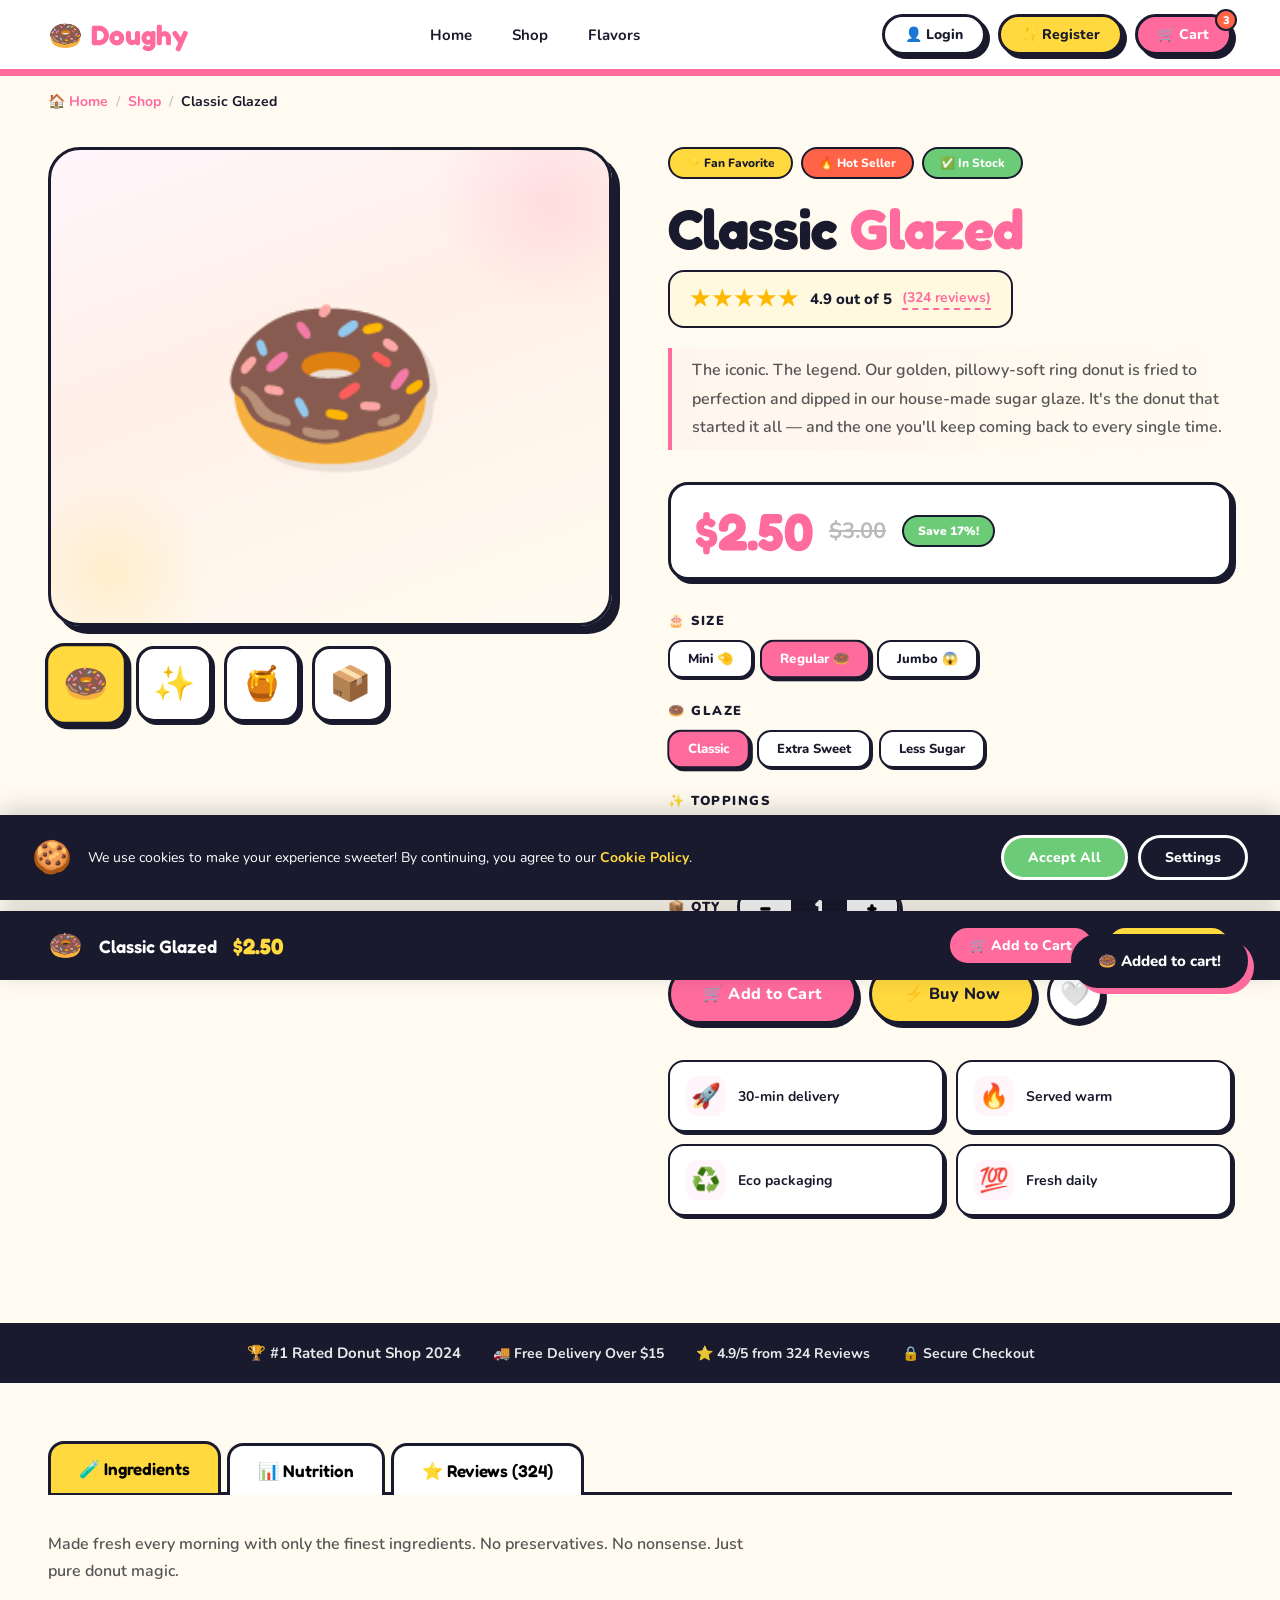
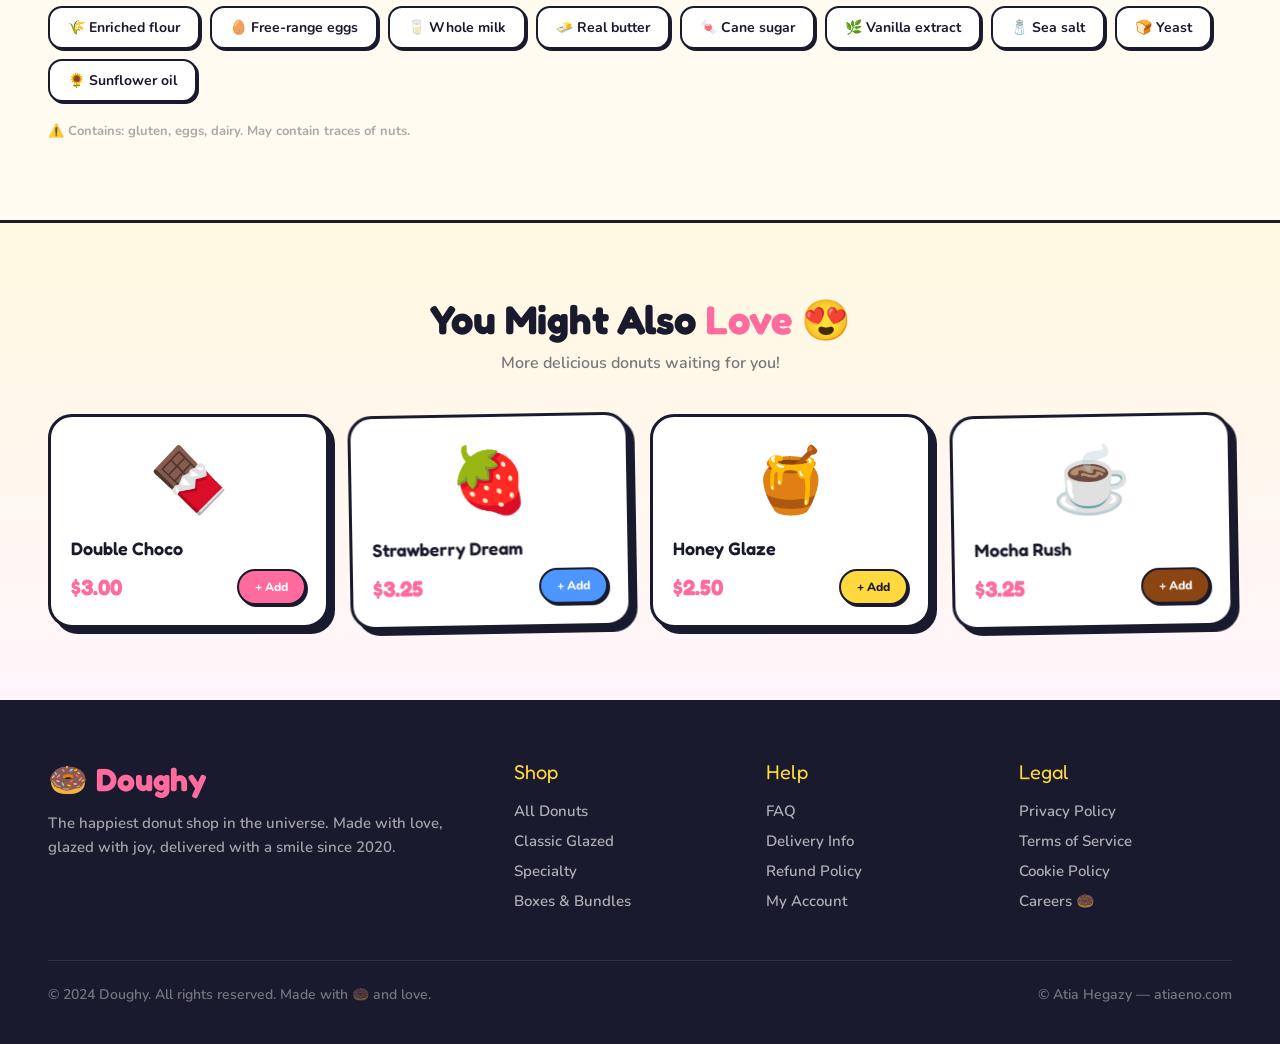
==== commit 16785743: "feat: add trust strip, reviews summary, sticky cart bar, and enhanced product page UI - Add trust st" ====
--- a/product.html
+++ b/product.html
@@ -148,6 +148,14 @@
         <div class="perk"><span>💯</span><span>Fresh daily</span></div>
       </div>
     </div>
+  </div>
+
+  <!-- TRUST STRIP -->
+  <div class="trust-strip">
+    <span>🏆 #1 Rated Donut Shop 2024</span>
+    <span>🚚 Free Delivery Over $15</span>
+    <span>⭐ 4.9/5 from 324 Reviews</span>
+    <span>🔒 Secure Checkout</span>
   </div>
 
   <!-- TABS -->
@@ -225,42 +233,100 @@
       </table>
     </div>
 
-    <div class="tab-content" id="tab-reviews" id="reviews">
+    <div class="tab-content" id="tab-reviews">
+      <!-- Reviews Summary -->
+      <div class="reviews-summary">
+        <div class="reviews-big-score">
+          <div class="reviews-big-num">4.9</div>
+          <div class="reviews-big-stars">★★★★★</div>
+          <div class="reviews-big-count">324 reviews</div>
+        </div>
+        <div class="reviews-bars">
+          <div class="review-bar-row">
+            <span class="review-bar-label">5</span>
+            <div class="review-bar-track">
+              <div class="review-bar-fill" style="width: 82%"></div>
+            </div>
+            <span class="review-bar-pct">82%</span>
+          </div>
+          <div class="review-bar-row">
+            <span class="review-bar-label">4</span>
+            <div class="review-bar-track">
+              <div class="review-bar-fill" style="width: 12%"></div>
+            </div>
+            <span class="review-bar-pct">12%</span>
+          </div>
+          <div class="review-bar-row">
+            <span class="review-bar-label">3</span>
+            <div class="review-bar-track">
+              <div class="review-bar-fill" style="width: 4%"></div>
+            </div>
+            <span class="review-bar-pct">4%</span>
+          </div>
+          <div class="review-bar-row">
+            <span class="review-bar-label">2</span>
+            <div class="review-bar-track">
+              <div class="review-bar-fill" style="width: 1%"></div>
+            </div>
+            <span class="review-bar-pct">1%</span>
+          </div>
+          <div class="review-bar-row">
+            <span class="review-bar-label">1</span>
+            <div class="review-bar-track">
+              <div class="review-bar-fill" style="width: 1%"></div>
+            </div>
+            <span class="review-bar-pct">1%</span>
+          </div>
+        </div>
+      </div>
+
       <div class="review-item">
         <div class="review-header">
           <div class="review-av">😍</div>
           <div class="review-meta">
             <strong>Sarah M.</strong>
-            <span>January 2024 · Verified Purchase</span>
+            <span>January 2024 <span class="verified-badge">Verified</span></span>
           </div>
           <span class="review-stars-sm">★★★★★</span>
         </div>
         <p class="review-text-body">"Honestly the best donut I've ever had. The glaze is
           perfectly sweet, not too heavy. I ordered a dozen and they disappeared in minutes."</p>
       </div>
-      <div class="review-item review-item--tilt-right">
+      <div class="review-item">
         <div class="review-header">
-          <div class="review-av review-av--blue">😎</div>
+          <div class="review-av" style="background: var(--blue)">😎</div>
           <div class="review-meta">
             <strong>Jake T.</strong>
-            <span>February 2024 · Verified Purchase</span>
+            <span>February 2024 <span class="verified-badge">Verified</span></span>
           </div>
           <span class="review-stars-sm">★★★★★</span>
         </div>
         <p class="review-text-body">"My kids went absolutely wild. Classic glazed for
           life! We get these every Sunday morning now — it's become a family ritual."</p>
       </div>
-      <div class="review-item review-item--tilt-left">
+      <div class="review-item">
         <div class="review-header">
-          <div class="review-av review-av--green">🎉</div>
+          <div class="review-av" style="background: var(--green)">🎉</div>
           <div class="review-meta">
             <strong>Priya K.</strong>
-            <span>March 2024 · Verified Purchase</span>
+            <span>March 2024 <span class="verified-badge">Verified</span></span>
           </div>
           <span class="review-stars-sm">★★★★★</span>
         </div>
         <p class="review-text-body">"Ordered for a birthday party. Everyone was asking
           where I got them. These donuts are genuinely the best thing at any celebration."</p>
+      </div>
+      <div class="review-item">
+        <div class="review-header">
+          <div class="review-av" style="background: var(--yellow)">🤤</div>
+          <div class="review-meta">
+            <strong>Marcus L.</strong>
+            <span>March 2024 <span class="verified-badge">Verified</span></span>
+          </div>
+          <span class="review-stars-sm">★★★★★</span>
+        </div>
+        <p class="review-text-body">"As a pastry chef, I'm very picky about my donuts. Doughy's Classic Glazed has the
+          perfect ratio of crispy outside to fluffy inside. The glaze caramelizes beautifully. 10/10."</p>
       </div>
       <div class="text-center mt-24">
         <button class="btn btn-yellow" onclick="alert('More reviews coming soon! 🍩')">Load More Reviews</button>
@@ -308,6 +374,19 @@
     </div>
   </div>
 
+  <!-- STICKY ADD TO CART BAR -->
+  <div class="sticky-cart-bar" id="stickyCartBar">
+    <div class="sticky-cart-info">
+      <span class="sticky-cart-emoji">🍩</span>
+      <span class="sticky-cart-name">Classic Glazed</span>
+      <span class="sticky-cart-price">$2.50</span>
+    </div>
+    <div class="sticky-cart-actions">
+      <a href="cart.html" class="btn btn-pink btn-sm" onclick="showToast()">🛒 Add to Cart</a>
+      <a href="checkout.html" class="btn btn-yellow btn-sm">⚡ Buy Now</a>
+    </div>
+  </div>
+
   <div id="toast" class="toast">
     🍩 Added to cart!
   </div>
@@ -385,6 +464,28 @@
       toast.style.transform = 'translateY(0)';
       setTimeout(() => { toast.style.transform = 'translateY(120px)'; }, 2200);
     }
+
+    // Sticky cart bar on scroll
+    const stickyBar = document.getElementById('stickyCartBar');
+    const actionsRow = document.querySelector('.actions-row');
+    if (stickyBar && actionsRow) {
+      window.addEventListener('scroll', function () {
+        const rect = actionsRow.getBoundingClientRect();
+        if (rect.bottom < 0) {
+          stickyBar.classList.add('visible');
+        } else {
+          stickyBar.classList.remove('visible');
+        }
+      });
+    }
+
+    // Thumb click interaction
+    document.querySelectorAll('.thumb').forEach(t => {
+      t.addEventListener('click', function () {
+        document.querySelectorAll('.thumb').forEach(x => x.classList.remove('active'));
+        this.classList.add('active');
+      });
+    });
   </script>
 
   <!-- COOKIE CONSENT BAR -->
--- a/style.css
+++ b/style.css
@@ -839,7 +839,7 @@
 /* ---------- CTA BANNER (index) ---------- */
 .cta-banner {
   background: var(--pink);
-  border-top: 3px solid var(--dark);
+
   border-bottom: 3px solid var(--dark);
   padding: 80px 48px;
   text-align: center;
@@ -1249,80 +1249,91 @@
   font-size: 14px;
   font-weight: 700;
   flex-wrap: wrap;
+  max-width: 1300px;
+  margin: 0 auto;
 }
 
 .breadcrumb a {
   color: var(--pink);
   text-decoration: none;
+  transition: color 0.2s;
 }
 
 .breadcrumb a:hover {
-  text-decoration: underline;
+  color: var(--dark);
 }
 
 .breadcrumb span {
-  color: #aaa;
+  color: #ccc;
 }
 
 .product-main {
-  display: flex;
-  gap: 60px;
-  padding: 0 48px 80px;
-  max-width: 1200px;
+  display: grid;
+  grid-template-columns: 1fr 1fr;
+  gap: 56px;
+  padding: 16px 48px 80px;
+  max-width: 1300px;
   margin: 0 auto;
-  align-items: flex-start;
-  flex-wrap: wrap;
+  align-items: start;
 }
 
 .product-visuals {
-  flex: 1;
-  min-width: 280px;
   position: sticky;
-  top: 90px;
+  top: 80px;
 }
 
 .product-hero-img {
-  background: linear-gradient(135deg, #FFF5FB, #FFFBF0);
+  background: linear-gradient(160deg, #FFF5FB 0%, #FFF0E8 40%, #FFFBF0 100%);
   border: 3px solid var(--dark);
   border-radius: 32px;
   box-shadow: 8px 8px 0 var(--dark);
   display: flex;
   align-items: center;
   justify-content: center;
-  height: 360px;
-  font-size: 160px;
+  aspect-ratio: 1 / 0.85;
+  font-size: 180px;
   position: relative;
   overflow: hidden;
   margin-bottom: 20px;
+  transition: box-shadow 0.3s;
+}
+
+.product-hero-img:hover {
+  box-shadow: 12px 12px 0 var(--pink);
 }
 
 .product-hero-img::before {
   content: '';
   position: absolute;
-  top: -40px;
-  right: -40px;
-  width: 200px;
-  height: 180px;
-  background: rgba(255, 107, 157, 0.12);
-  border-radius: 60% 40% 70% 30% / 50% 60% 40% 50%;
+  top: -60px;
+  right: -60px;
+  width: 240px;
+  height: 220px;
+  background: radial-gradient(circle, rgba(255, 107, 157, 0.15) 0%, transparent 70%);
+  border-radius: 50%;
 }
 
 .product-hero-img::after {
   content: '';
   position: absolute;
-  bottom: -30px;
-  left: -30px;
-  width: 160px;
-  height: 140px;
-  background: rgba(255, 211, 61, 0.15);
-  border-radius: 40% 60% 30% 70% / 60% 40% 70% 30%;
+  bottom: -40px;
+  left: -40px;
+  width: 200px;
+  height: 180px;
+  background: radial-gradient(circle, rgba(255, 211, 61, 0.18) 0%, transparent 70%);
+  border-radius: 50%;
 }
 
 .product-emoji-big {
   position: relative;
   z-index: 1;
-  filter: drop-shadow(8px 8px 0 rgba(0, 0, 0, 0.1));
+  filter: drop-shadow(8px 8px 0 rgba(0, 0, 0, 0.08));
   animation: float 3s ease-in-out infinite;
+  transition: transform 0.4s cubic-bezier(0.34, 1.56, 0.64, 1);
+}
+
+.product-hero-img:hover .product-emoji-big {
+  transform: scale(1.08) rotate(-3deg);
 }
 
 .thumbs-row {
@@ -1331,24 +1342,39 @@
 }
 
 .thumb {
-  width: 72px;
-  height: 72px;
+  width: 76px;
+  height: 76px;
   background: #fff;
   border: 3px solid var(--dark);
-  border-radius: 16px;
+  border-radius: 18px;
   display: flex;
   align-items: center;
   justify-content: center;
-  font-size: 32px;
+  font-size: 34px;
   cursor: pointer;
   box-shadow: 3px 3px 0 var(--dark);
-  transition: all 0.2s cubic-bezier(0.34, 1.56, 0.64, 1);
-}
-
-.thumb:hover,
+  transition: all 0.25s cubic-bezier(0.34, 1.56, 0.64, 1);
+  position: relative;
+}
+
+.thumb::after {
+  content: '';
+  position: absolute;
+  inset: 0;
+  border-radius: 15px;
+  background: transparent;
+  transition: background 0.2s;
+}
+
+.thumb:hover {
+  transform: translateY(-4px) scale(1.05);
+  box-shadow: 5px 7px 0 var(--dark);
+}
+
 .thumb.active {
-  transform: scale(1.1) rotate(-2deg);
   background: var(--yellow);
+  transform: scale(1.08);
+  box-shadow: 4px 4px 0 var(--dark);
 }
 
 .product-info {
@@ -1360,18 +1386,23 @@
   display: flex;
   flex-wrap: wrap;
   gap: 8px;
-  margin-bottom: 16px;
+  margin-bottom: 20px;
 }
 
 .badge {
   display: inline-flex;
   align-items: center;
   gap: 4px;
-  padding: 5px 14px;
+  padding: 6px 16px;
   border-radius: 50px;
   border: 2.5px solid var(--dark);
   font-size: 12px;
   font-weight: 800;
+  transition: transform 0.2s cubic-bezier(0.34, 1.56, 0.64, 1);
+}
+
+.badge:hover {
+  transform: scale(1.06) rotate(-2deg);
 }
 
 .badge-hot {
@@ -1395,9 +1426,10 @@
 }
 
 .product-title {
-  font-size: 52px;
-  line-height: 1.1;
-  margin-bottom: 8px;
+  font-size: 56px;
+  line-height: 1.05;
+  margin-bottom: 12px;
+  letter-spacing: -1px;
 }
 
 .product-title .accent-pink {
@@ -1407,20 +1439,26 @@
 .product-rating {
   display: flex;
   align-items: center;
-  gap: 8px;
-  margin-bottom: 16px;
+  gap: 10px;
+  margin-bottom: 20px;
+  padding: 12px 20px;
+  background: #FFF9E0;
+  border: 2px solid var(--dark);
+  border-radius: 16px;
+  width: fit-content;
 }
 
 .product-rating .stars {
-  font-size: 20px;
+  font-size: 22px;
   color: #FFB800;
   margin-bottom: 0;
+  letter-spacing: 2px;
 }
 
 .rating-count {
-  font-size: 14px;
-  font-weight: 700;
-  color: #888;
+  font-size: 15px;
+  font-weight: 800;
+  color: var(--dark);
 }
 
 .rating-link {
@@ -1428,35 +1466,53 @@
   font-size: 14px;
   font-weight: 700;
   text-decoration: none;
+  border-bottom: 2px dashed var(--pink);
+  padding-bottom: 1px;
+  transition: color 0.2s;
+}
+
+.rating-link:hover {
+  color: var(--dark);
+  border-bottom-color: var(--dark);
 }
 
 .product-desc-main {
   font-size: 16px;
-  line-height: 1.7;
+  line-height: 1.8;
   color: #555;
   font-weight: 600;
-  margin-bottom: 28px;
+  margin-bottom: 32px;
   border-left: 4px solid var(--pink);
-  padding-left: 16px;
+  padding-left: 20px;
+  background: linear-gradient(90deg, rgba(255, 107, 157, 0.04), transparent);
+  padding-top: 8px;
+  padding-bottom: 8px;
+  border-radius: 0 12px 12px 0;
 }
 
 .price-section {
   display: flex;
   align-items: center;
   gap: 16px;
-  margin-bottom: 28px;
+  margin-bottom: 32px;
+  padding: 20px 24px;
+  background: #fff;
+  border: 3px solid var(--dark);
+  border-radius: 20px;
+  box-shadow: 4px 4px 0 var(--dark);
 }
 
 .price-main {
   font-family: 'Fredoka', sans-serif;
-  font-size: 48px;
+  font-size: 52px;
   font-weight: 700;
   color: var(--pink);
+  line-height: 1;
 }
 
 .price-old {
   font-size: 22px;
-  color: #aaa;
+  color: #bbb;
   text-decoration: line-through;
   font-weight: 700;
 }
@@ -1466,51 +1522,68 @@
   color: #fff;
   border: 2px solid var(--dark);
   border-radius: 50px;
-  padding: 4px 12px;
+  padding: 6px 14px;
   font-size: 12px;
   font-weight: 900;
+  animation: pulse-soft 2s ease-in-out infinite;
+}
+
+@keyframes pulse-soft {
+
+  0%,
+  100% {
+    transform: scale(1);
+  }
+
+  50% {
+    transform: scale(1.05);
+  }
 }
 
 /* Options */
 .options-section {
-  margin-bottom: 20px;
+  margin-bottom: 24px;
 }
 
 .options-label {
-  font-size: 12px;
+  font-size: 13px;
   font-weight: 900;
   text-transform: uppercase;
-  letter-spacing: 1px;
-  color: #888;
-  margin-bottom: 8px;
+  letter-spacing: 1.5px;
+  color: var(--dark);
+  margin-bottom: 10px;
   display: block;
 }
 
 .options-row {
   display: flex;
   flex-wrap: wrap;
-  gap: 6px;
+  gap: 8px;
 }
 
 .option-chip {
-  padding: 5px 14px;
-  border-radius: 50px;
-  border: 2px solid var(--dark);
+  padding: 8px 18px;
+  border-radius: 14px;
+  border: 2.5px solid var(--dark);
   font-weight: 800;
-  font-size: 12px;
+  font-size: 13px;
   cursor: pointer;
-  transition: all 0.2s cubic-bezier(0.34, 1.56, 0.64, 1);
+  transition: all 0.25s cubic-bezier(0.34, 1.56, 0.64, 1);
   background: #fff;
   box-shadow: 2px 2px 0 var(--dark);
+  user-select: none;
 }
 
 .option-chip:hover {
-  transform: scale(1.08) rotate(-1deg);
+  transform: translateY(-2px);
+  box-shadow: 3px 4px 0 var(--dark);
 }
 
 .option-chip.active {
   background: var(--pink);
   color: #fff;
+  box-shadow: 3px 3px 0 var(--dark);
+  transform: scale(1.02);
 }
 
 /* Qty */
@@ -1518,15 +1591,15 @@
   display: flex;
   align-items: center;
   gap: 16px;
-  margin-bottom: 28px;
+  margin-bottom: 32px;
 }
 
 .qty-label {
   font-weight: 900;
   text-transform: uppercase;
-  letter-spacing: 1px;
-  font-size: 15px;
-  color: #888;
+  letter-spacing: 1.5px;
+  font-size: 13px;
+  color: var(--dark);
 }
 
 .qty-control {
@@ -1542,58 +1615,76 @@
 .qty-btn {
   background: #fff;
   border: none;
-  padding: 10px 18px;
+  padding: 10px 20px;
   font-size: 20px;
   font-weight: 900;
   cursor: pointer;
   font-family: 'Fredoka', sans-serif;
-  transition: background 0.15s;
+  transition: all 0.15s;
 }
 
 .qty-btn:hover {
   background: var(--yellow);
 }
 
+.qty-btn:active {
+  transform: scale(0.95);
+}
+
 .qty-num {
   background: var(--dark);
   color: #fff;
-  padding: 10px 20px;
+  padding: 10px 24px;
   font-family: 'Fredoka', sans-serif;
-  font-size: 18px;
-  font-weight: 700;
-  min-width: 48px;
+  font-size: 20px;
+  font-weight: 700;
+  min-width: 52px;
   text-align: center;
 }
 
 /* Actions */
 .actions-row {
   display: flex;
-  gap: 16px;
-  margin-bottom: 32px;
+  gap: 12px;
+  margin-bottom: 36px;
   flex-wrap: wrap;
+  align-items: center;
+}
+
+.btn-big {
+  padding: 16px 32px !important;
+  font-size: 16px !important;
+  letter-spacing: 0.5px;
 }
 
 .wishlist-btn {
   background: #fff;
   border: 3px solid var(--dark);
   border-radius: 50px;
-  padding: 14px 18px;
-  font-size: 22px;
+  width: 56px;
+  height: 56px;
+  display: flex;
+  align-items: center;
+  justify-content: center;
+  font-size: 24px;
   cursor: pointer;
   box-shadow: 4px 4px 0 var(--dark);
-  transition: all 0.2s cubic-bezier(0.34, 1.56, 0.64, 1);
+  transition: all 0.25s cubic-bezier(0.34, 1.56, 0.64, 1);
+  padding: 0;
+  flex-shrink: 0;
 }
 
 .wishlist-btn:hover {
-  transform: scale(1.15) rotate(5deg);
-  box-shadow: 6px 6px 0 var(--pink);
+  transform: scale(1.15) rotate(8deg);
+  box-shadow: 5px 5px 0 var(--pink);
+  background: #FFF0F5;
 }
 
 /* Perks */
 .perks-row {
-  display: flex;
-  gap: 16px;
-  flex-wrap: wrap;
+  display: grid;
+  grid-template-columns: 1fr 1fr;
+  gap: 12px;
   margin-bottom: 28px;
 }
 
@@ -1601,55 +1692,99 @@
   background: #fff;
   border: 2.5px solid var(--dark);
   border-radius: 16px;
-  padding: 12px 16px;
-  display: flex;
-  align-items: center;
-  gap: 10px;
+  padding: 14px 16px;
+  display: flex;
+  align-items: center;
+  gap: 12px;
   font-size: 14px;
   font-weight: 700;
   box-shadow: 3px 3px 0 var(--dark);
-  flex: 1;
-  min-width: 120px;
+  transition: all 0.2s cubic-bezier(0.34, 1.56, 0.64, 1);
+}
+
+.perk:hover {
+  transform: translateY(-3px);
+  box-shadow: 4px 6px 0 var(--dark);
 }
 
 .perk span:first-child {
-  font-size: 22px;
+  font-size: 24px;
+  width: 40px;
+  height: 40px;
+  display: flex;
+  align-items: center;
+  justify-content: center;
+  background: #FFF5FB;
+  border-radius: 12px;
+  flex-shrink: 0;
+}
+
+/* Trust Strip */
+.trust-strip {
+  display: flex;
+  gap: 32px;
+  align-items: center;
+  justify-content: center;
+  padding: 20px 48px;
+  background: var(--dark);
+  color: #fff;
+  font-size: 14px;
+  font-weight: 700;
+  flex-wrap: wrap;
+  margin-top: -1px;
+}
+
+.trust-strip span {
+  display: flex;
+  align-items: center;
+  gap: 8px;
+  opacity: 0.9;
+}
+
+.trust-strip span:first-child {
+  font-size: 15px;
 }
 
 /* Tabs */
 .tabs-section {
-  margin-top: 60px;
-  padding: 0 48px 80px;
-  max-width: 1200px;
+  margin-top: 0;
+  padding: 60px 48px 80px;
+  max-width: 1300px;
   margin-left: auto;
   margin-right: auto;
 }
 
 .tabs-nav {
   display: flex;
-  gap: 8px;
+  gap: 6px;
   border-bottom: 3px solid var(--dark);
   padding-bottom: 0;
-  margin-bottom: 32px;
+  margin-bottom: 36px;
   flex-wrap: wrap;
 }
 
 .tab-btn {
-  padding: 12px 24px;
+  padding: 14px 28px;
   border: 3px solid var(--dark);
   border-bottom: none;
   border-radius: 16px 16px 0 0;
   font-family: 'Fredoka', sans-serif;
-  font-size: 18px;
+  font-size: 17px;
   font-weight: 600;
   cursor: pointer;
   background: #fff;
-  transition: all 0.15s;
+  transition: all 0.2s cubic-bezier(0.34, 1.56, 0.64, 1);
   margin-bottom: -3px;
+}
+
+.tab-btn:hover {
+  background: #FFF9E0;
+  transform: translateY(-2px);
 }
 
 .tab-btn.active {
   background: var(--yellow);
+  transform: translateY(-2px);
 }
 
 .tab-content {
@@ -1658,45 +1793,77 @@
 
 .tab-content.active {
   display: block;
+  animation: fadeUp 0.35s ease-out;
+}
+
+@keyframes fadeUp {
+  from {
+    opacity: 0;
+    transform: translateY(12px);
+  }
+
+  to {
+    opacity: 1;
+    transform: translateY(0);
+  }
+}
+
+.tab-desc {
+  font-size: 16px;
+  line-height: 1.7;
+  color: #666;
+  margin-bottom: 24px;
+  max-width: 700px;
 }
 
 .ingredients-grid {
   display: flex;
   flex-wrap: wrap;
-  gap: 12px;
+  gap: 10px;
+  margin-bottom: 20px;
 }
 
 .ingredient {
   background: #fff;
   border: 2.5px solid var(--dark);
-  border-radius: 50px;
-  padding: 8px 18px;
+  border-radius: 14px;
+  padding: 10px 18px;
   font-size: 14px;
   font-weight: 700;
   box-shadow: 2px 2px 0 var(--dark);
+  transition: all 0.2s cubic-bezier(0.34, 1.56, 0.64, 1);
+}
+
+.ingredient:hover {
+  transform: translateY(-2px) rotate(-1deg);
+  box-shadow: 3px 4px 0 var(--dark);
+  background: #FFF9E0;
 }
 
 .nutrition-table {
   width: 100%;
-  border-collapse: collapse;
-  border-radius: 16px;
+  border-collapse: separate;
+  border-spacing: 0;
+  border-radius: 20px;
   overflow: hidden;
   border: 3px solid var(--dark);
+  box-shadow: 4px 4px 0 var(--dark);
 }
 
 .nutrition-table th {
   background: var(--dark);
   color: #fff;
-  padding: 12px 16px;
+  padding: 14px 20px;
   text-align: left;
   font-family: 'Fredoka', sans-serif;
   font-size: 16px;
 }
 
 .nutrition-table td {
-  padding: 12px 16px;
-  border-bottom: 2px solid #eee;
-  font-weight: 700;
+  padding: 14px 20px;
+  border-bottom: 2px solid #f0f0f0;
+  font-weight: 700;
+  font-size: 15px;
 }
 
 .nutrition-table tr:last-child td {
@@ -1705,34 +1872,125 @@
 
 .nutrition-table tr:nth-child(even) td {
   background: #FFF9E0;
+}
+
+.nutrition-table tr:hover td {
+  background: #FFF0F5;
+}
+
+/* Reviews */
+.reviews-summary {
+  display: flex;
+  gap: 40px;
+  align-items: center;
+  margin-bottom: 32px;
+  padding: 28px;
+  background: #fff;
+  border: 3px solid var(--dark);
+  border-radius: 24px;
+  box-shadow: 4px 4px 0 var(--dark);
+}
+
+.reviews-big-score {
+  text-align: center;
+  flex-shrink: 0;
+}
+
+.reviews-big-num {
+  font-family: 'Fredoka', sans-serif;
+  font-size: 64px;
+  font-weight: 700;
+  color: var(--dark);
+  line-height: 1;
+}
+
+.reviews-big-stars {
+  font-size: 22px;
+  color: #FFB800;
+  letter-spacing: 2px;
+  margin: 4px 0;
+}
+
+.reviews-big-count {
+  font-size: 13px;
+  color: #999;
+  font-weight: 700;
+}
+
+.reviews-bars {
+  flex: 1;
+  display: flex;
+  flex-direction: column;
+  gap: 6px;
+}
+
+.review-bar-row {
+  display: flex;
+  align-items: center;
+  gap: 10px;
+  font-size: 13px;
+  font-weight: 800;
+}
+
+.review-bar-label {
+  width: 20px;
+  text-align: right;
+  color: #999;
+}
+
+.review-bar-track {
+  flex: 1;
+  height: 10px;
+  background: #f0f0f0;
+  border-radius: 10px;
+  overflow: hidden;
+}
+
+.review-bar-fill {
+  height: 100%;
+  background: #FFB800;
+  border-radius: 10px;
+  transition: width 0.6s cubic-bezier(0.34, 1.56, 0.64, 1);
+}
+
+.review-bar-pct {
+  width: 36px;
+  color: #999;
+  font-size: 12px;
 }
 
 .review-item {
   background: #fff;
   border: 3px solid var(--dark);
   border-radius: 20px;
-  padding: 20px;
+  padding: 24px;
   margin-bottom: 16px;
   box-shadow: 4px 4px 0 var(--dark);
+  transition: transform 0.2s, box-shadow 0.2s;
+}
+
+.review-item:hover {
+  transform: translateY(-2px);
+  box-shadow: 5px 6px 0 var(--dark);
 }
 
 .review-header {
   display: flex;
   align-items: center;
   gap: 12px;
-  margin-bottom: 10px;
+  margin-bottom: 12px;
 }
 
 .review-av {
-  width: 44px;
-  height: 44px;
+  width: 48px;
+  height: 48px;
   border-radius: 50%;
   border: 3px solid var(--dark);
   background: var(--pink);
   display: flex;
   align-items: center;
   justify-content: center;
-  font-size: 20px;
+  font-size: 22px;
   flex-shrink: 0;
 }
 
@@ -1742,41 +2000,73 @@
 
 .review-meta strong {
   font-size: 16px;
+  display: block;
 }
 
 .review-meta span {
-  display: block;
+  display: flex;
+  align-items: center;
+  gap: 6px;
   font-size: 12px;
   color: #aaa;
   font-weight: 600;
 }
 
+.verified-badge {
+  background: var(--green);
+  color: #fff;
+  padding: 2px 8px;
+  border-radius: 50px;
+  font-size: 10px;
+  font-weight: 900;
+}
+
 .review-stars-sm {
   font-size: 16px;
   color: #FFB800;
 }
 
+.review-text-body {
+  font-size: 15px;
+  line-height: 1.7;
+  color: #555;
+}
+
 /* Related */
 .related-section {
-  background: #FFF9E0;
+  background: linear-gradient(180deg, #FFF9E0 0%, #FFF5FB 100%);
   border-top: 3px solid var(--dark);
-  padding: 60px 48px;
+  padding: 72px 48px;
+}
+
+.related-heading {
+  text-align: center;
+}
+
+.related-sub {
+  text-align: center;
+  color: #888;
+  margin-top: 8px;
 }
 
 .related-grid {
   display: grid;
-  grid-template-columns: repeat(auto-fill, minmax(200px, 1fr));
+  grid-template-columns: repeat(4, 1fr);
   gap: 20px;
-  max-width: 1100px;
-  margin: 0 auto;
-  margin-top: 40px;
+  max-width: 1200px;
+  margin: 40px auto 0;
 }
 
 .product-card-emoji {
-  font-size: 56px;
+  font-size: 64px;
   text-align: center;
   display: block;
-  margin-bottom: 8px;
+  margin-bottom: 12px;
+  transition: transform 0.3s cubic-bezier(0.34, 1.56, 0.64, 1);
+}
+
+.product-card:hover .product-card-emoji {
+  transform: scale(1.15) rotate(-5deg);
 }
 
 .product-card-name {
@@ -1788,7 +2078,7 @@
 
 .product-card-price {
   font-family: 'Fredoka', sans-serif;
-  font-size: 20px;
+  font-size: 22px;
   font-weight: 700;
   color: var(--pink);
 }
@@ -1798,7 +2088,7 @@
   color: #fff;
   border: 2.5px solid var(--dark);
   border-radius: 50px;
-  padding: 6px 14px;
+  padding: 8px 16px;
   font-weight: 800;
   font-size: 12px;
   cursor: pointer;
@@ -1808,7 +2098,56 @@
 }
 
 .add-btn-sm:hover {
-  transform: scale(1.1) rotate(-2deg);
+  transform: scale(1.08) rotate(-2deg);
+}
+
+/* Sticky Add to Cart Bar */
+.sticky-cart-bar {
+  position: fixed;
+  bottom: -80px;
+  left: 0;
+  right: 0;
+  background: var(--dark);
+  padding: 14px 48px;
+  display: flex;
+  align-items: center;
+  justify-content: space-between;
+  z-index: 900;
+  transition: bottom 0.4s cubic-bezier(0.34, 1.56, 0.64, 1);
+  box-shadow: 0 -4px 20px rgba(0, 0, 0, 0.15);
+}
+
+.sticky-cart-bar.visible {
+  bottom: 0;
+}
+
+.sticky-cart-info {
+  display: flex;
+  align-items: center;
+  gap: 16px;
+  color: #fff;
+}
+
+.sticky-cart-emoji {
+  font-size: 28px;
+}
+
+.sticky-cart-name {
+  font-family: 'Fredoka', sans-serif;
+  font-size: 18px;
+  font-weight: 600;
+}
+
+.sticky-cart-price {
+  font-family: 'Fredoka', sans-serif;
+  font-size: 22px;
+  font-weight: 700;
+  color: var(--yellow);
+}
+
+.sticky-cart-actions {
+  display: flex;
+  gap: 10px;
 }
 
 /* ---------- CHECKOUT PAGE ---------- */
@@ -4696,10 +5035,7 @@
     padding: 24px;
   }
 
-  .cards-grid {
-    grid-template-columns: repeat(auto-fill, minmax(160px, 1fr));
-    gap: 16px;
-  }
+
 
   .steps-row {
     gap: 16px;
